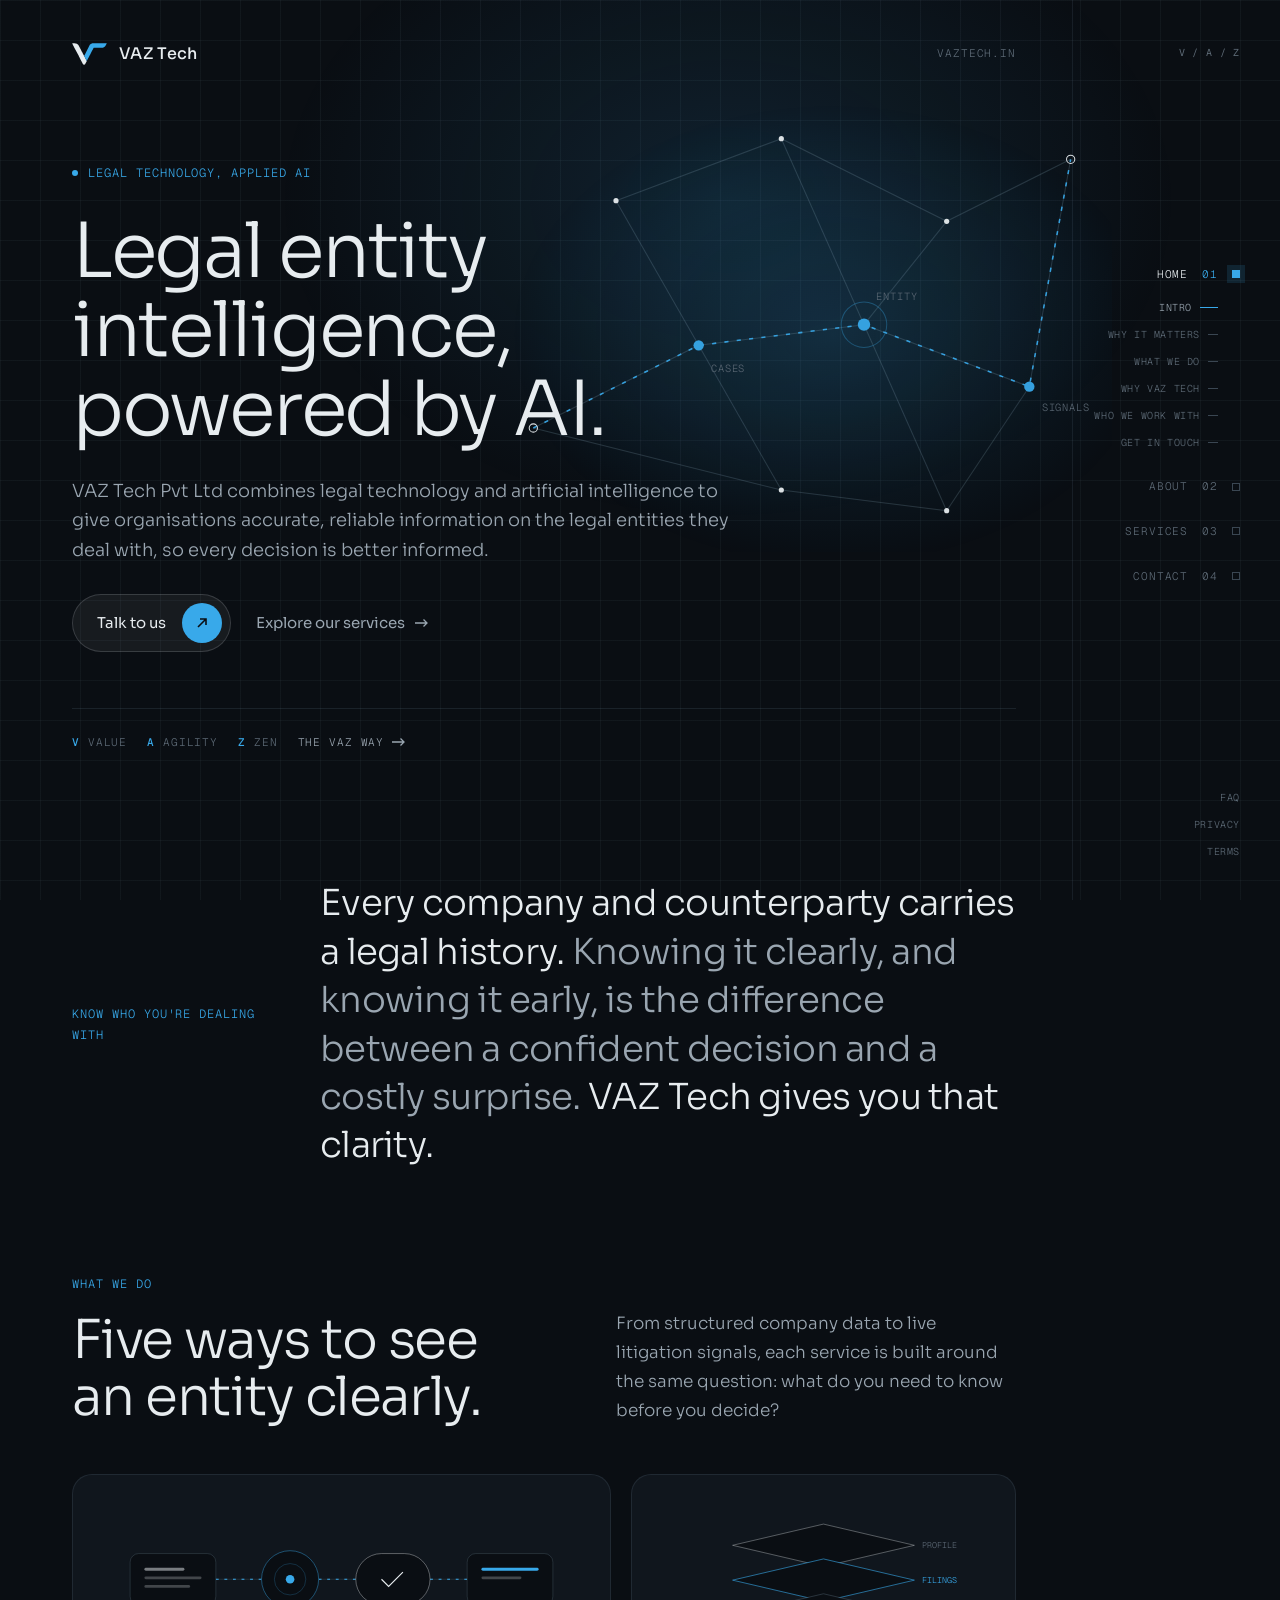
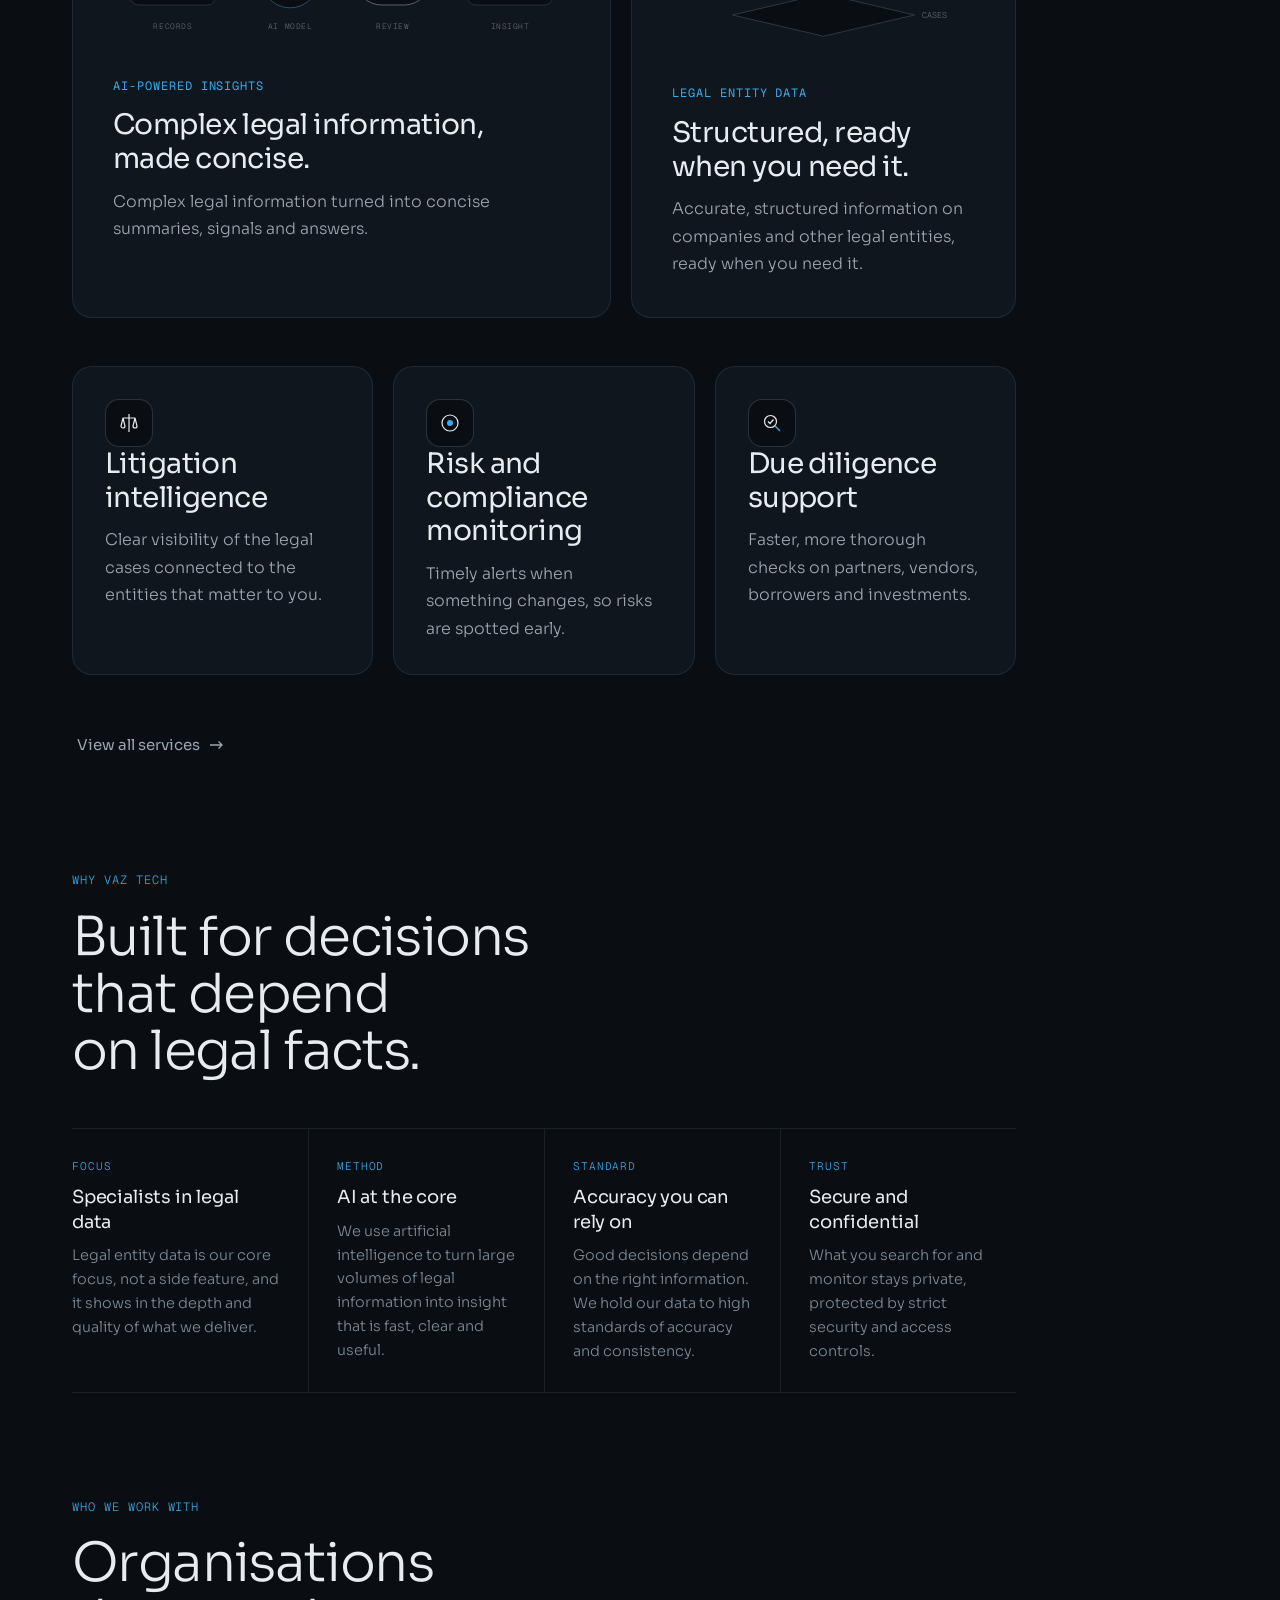
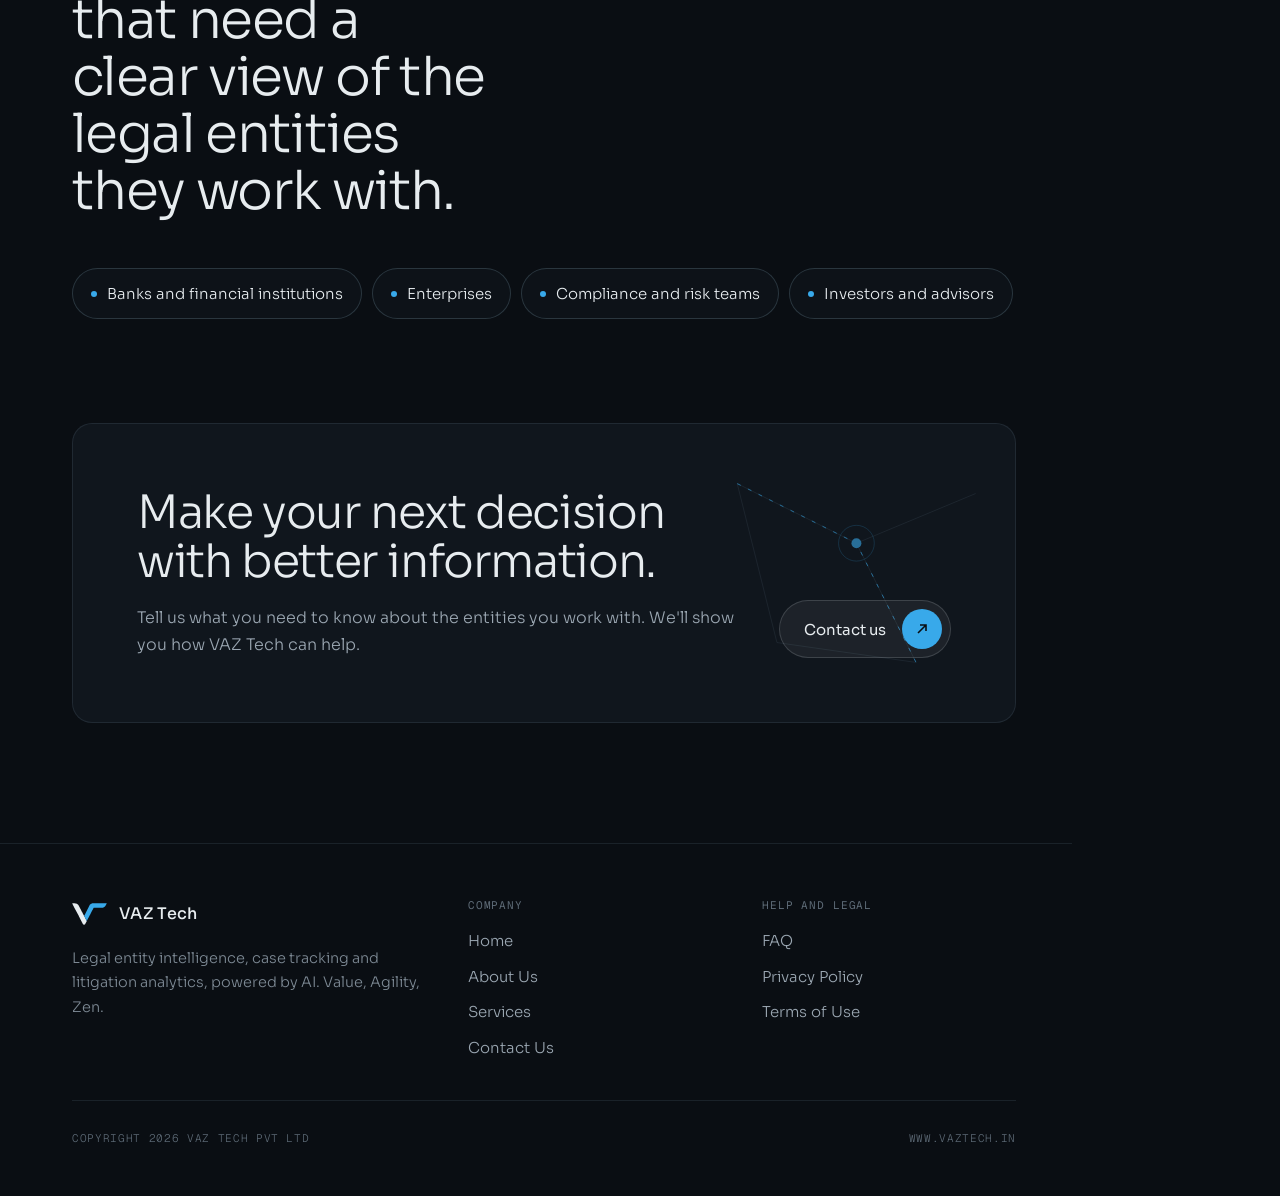
==== index.html @ 84363539 "Initial commit vaz tech website initial commit" ====
<!doctype html><html><head><meta charset=utf8><meta name=viewport content="width=device-width,initial-scale=1,viewport-fit=cover"><style>:root{color-scheme:light;box-sizing:border-box;padding-top:env(safe-area-inset-top,0px);padding-bottom:env(safe-area-inset-bottom,0px)}html{scroll-padding-top:env(safe-area-inset-top,0px)}body{margin:0;padding:0;font:14px -apple-system,BlinkMacSystemFont,sans-serif;background:#fff;color:#000}img{max-width:100%}[hidden]:not([hidden=until-found i]){display:none!important}</style></head><body>
<title>VAZ Tech</title>
<meta name="claude:viewport-fit-sides" content="cover">
<meta name="description" content="VAZ Tech Pvt Ltd combines legal technology and artificial intelligence to give organisations accurate, reliable information on the legal entities they deal with.">
<link rel="preconnect" href="https://fonts.googleapis.com">
<link rel="preconnect" href="https://fonts.gstatic.com" crossorigin>
<link rel="stylesheet" href="https://fonts.googleapis.com/css2?family=Geist+Mono:wght@400;500&family=Sora:wght@200..600&display=swap">
<link rel="stylesheet" href="styles.css">
<svg width="0" height="0" style="position:absolute" aria-hidden="true">
  <defs>
    <symbol id="vaz-logo" viewBox="2 1.5 108.5 69"><path fill="#E7ECEF" fill-rule="evenodd" d="M2.58 2.39L2.36 3.13Q2.21 3.67 2.5 4.14L3.15 5.19Q3.83 6.29 4.4 7.46L6.38 11.53Q7.31 13.44 8.31 15.31L20.72 38.65Q21.72 40.53 22.62 42.45L23.68 44.72Q24.23 45.9 24.91 47L25.55 48.04Q25.85 48.53 26.01 49.08L26.07 49.29Q26.23 49.83 26.53 50.32L27.53 51.97Q27.81 52.44 27.97 52.96L28.03 53.16Q28.19 53.69 28.48 54.15L29.56 55.92Q29.83 56.36 29.97 56.85L30.02 57.04Q30.15 57.53 30.49 57.92L30.62 58.08Q30.96 58.48 31.15 58.96L32.05 61.15Q32.23 61.58 32.55 61.92L32.68 62.04Q33 62.38 33.18 62.8L33.86 64.42Q34.31 65.5 34.96 66.48L35.54 67.35Q35.86 67.82 36.28 68.22L36.44 68.37Q36.86 68.76 37.37 69.04L38.15 69.46Q38.53 69.66 38.96 69.69L39.12 69.71Q39.55 69.74 39.94 69.56L40.84 69.16Q41.54 68.85 42.09 68.33L42.3 68.13Q42.85 67.6 43.2 66.92L47.91 57.75L47.55 57.75L47.14 56.68Q47 56.31 46.74 56.02L46.64 55.91Q46.38 55.62 46.2 55.27L41.39 45.43Q40.94 44.5 40.34 43.65L39.85 42.94Q39.53 42.47 39.4 41.92L39.32 41.62Q39.21 41.16 38.84 40.87L38.7 40.76Q38.34 40.48 38.14 40.05L37.13 37.86Q36.94 37.44 36.62 37.1L36.5 36.97Q36.19 36.62 35.99 36.2L33.09 30.02Q32.87 29.56 32.54 29.18L32.42 29.04Q32.09 28.66 31.87 28.21L28.13 20.42Q27.69 19.5 27.12 18.65L26.82 18.19Q26.34 17.47 26.05 16.66L25.95 16.34Q25.66 15.53 25.18 14.81L24.88 14.35Q24.31 13.5 23.87 12.58L22.72 10.24Q21.87 8.5 20.54 7.1L19.76 6.29Q18.7 5.18 17.4 4.35L16.9 4.04Q15.6 3.21 14.08 2.96L12.71 2.73Q10.62 2.38 8.5 2.38L2.65 2.38Q2.63 2.38 2.61 2.38Z"/><path fill="#38A9EA" fill-rule="evenodd" d="M108.29 2.07Q108.26 2.07 108.24 2.07L68.54 2.13Q66.63 2.13 64.77 2.58L63.72 2.84Q62.21 3.21 60.92 4.08L60.16 4.59Q59.14 5.27 58.32 6.17L58 6.52Q57.18 7.43 56.57 8.49L56.06 9.39Q55.25 10.81 54.51 12.27L41.13 38.81Q40.77 39.52 40.33 40.19L39.85 40.93Q39.73 41.11 39.54 41.18L39.26 41.27L39.42 41.97Q39.53 42.47 39.82 42.9L40.34 43.65Q40.94 44.5 41.34 45.46L42.03 47.09Q42.22 47.53 42.52 47.91L42.63 48.06Q42.94 48.44 43.09 48.9L43.2 49.26Q43.4 49.85 43.73 50.38L44.35 51.37Q45.03 52.47 45.6 53.63L47.6 57.76L47.83 57.67Q47.99 57.61 48.06 57.46L52.87 47.9Q53.09 47.47 53.4 47.1L53.52 46.95Q53.83 46.58 54.02 46.14L55.03 43.75Q55.19 43.38 55.48 43.09L55.59 42.98Q55.87 42.69 56.03 42.31L56.97 39.98Q57.15 39.53 57.48 39.17L57.61 39.04Q57.94 38.69 58.12 38.24L59.1 35.92Q59.25 35.56 59.51 35.27L59.61 35.16Q59.87 34.87 60.05 34.52L64.22 26.13Q65.17 24.23 66.22 22.38L67.58 20Q67.85 19.53 67.99 19.02L68.04 18.83Q68.19 18.31 68.51 17.89L68.88 17.4Q69.27 16.89 69.89 16.76L70.13 16.7Q70.75 16.57 71.39 16.55L73.4 16.49Q75.31 16.44 77.23 16.44L93.68 16.44Q95.5 16.44 97.3 16.22L97.99 16.13Q99.79 15.91 101.36 15.01L102.44 14.39Q103.64 13.7 104.54 12.66L104.88 12.26Q105.79 11.23 106.45 10.02L109.8 3.96Q110.04 3.54 110.07 3.06L110.11 2.39L109.75 2.21Q109.49 2.07 109.2 2.07L108.34 2.07Q108.32 2.07 108.29 2.07Z"/></symbol>
    <symbol id="arrow-ne" viewBox="0 0 14 14"><path d="M3 11L11 3M5 3h6v6" stroke="#0A0E13" stroke-width="1.6" fill="none"/></symbol>
  </defs>
</svg>
<div class="ambient" aria-hidden="true"></div>
<div class="shell">
<div class="content">
  <header class="topbar wrap">
    <a class="brand" href="home.html" aria-label="VAZ Tech home"><svg width="35" height="22" aria-hidden="true"><use href="#vaz-logo"/></svg><span>VAZ Tech</span></a>
    <span class="site">VAZTECH.IN</span>
  </header>
  <main id="main">
  <article class="page" data-page="home" data-home="home.html" data-num="01" data-title="Home">
    <section class="hero wrap" data-sec="Intro" id="home-intro">
      <svg class="hero-art" viewBox="600 70 600 450" fill="none" aria-hidden="true">
        <defs><radialGradient id="cglow" cx=".5" cy=".5" r=".5"><stop offset="0" stop-color="#38A9EA" stop-opacity=".16"/><stop offset="1" stop-color="#38A9EA" stop-opacity="0"/></radialGradient></defs>
        <ellipse cx="930" cy="310" rx="320" ry="230" fill="url(#cglow)"/>
        <g stroke="rgba(148,180,200,0.22)" stroke-width="1">
          <line x1="720" y1="180" x2="880" y2="120"/><line x1="880" y1="120" x2="1040" y2="200"/><line x1="1040" y1="200" x2="1160" y2="140"/>
          <line x1="720" y1="180" x2="800" y2="320"/><line x1="880" y1="120" x2="960" y2="300"/><line x1="1040" y1="200" x2="960" y2="300"/>
          <line x1="800" y1="320" x2="960" y2="300"/><line x1="960" y1="300" x2="1120" y2="360"/><line x1="1160" y1="140" x2="1120" y2="360"/>
          <line x1="800" y1="320" x2="880" y2="460"/><line x1="960" y1="300" x2="1040" y2="480"/><line x1="1120" y1="360" x2="1040" y2="480"/>
          <line x1="880" y1="460" x2="1040" y2="480"/><line x1="640" y1="400" x2="800" y2="320"/><line x1="640" y1="400" x2="880" y2="460"/>
        </g>
        <path class="c-trail" d="M640 400L800 320L960 300L1120 360L1160 140" stroke="#38A9EA" stroke-width="1.5"/>
        <g fill="#E7ECEF"><circle cx="720" cy="180" r="2.5"/><circle cx="880" cy="120" r="2.5"/><circle cx="1040" cy="200" r="2.5"/><circle cx="880" cy="460" r="2.5"/><circle cx="1040" cy="480" r="2.5"/></g>
        <circle class="c-pulse" cx="800" cy="320" r="5" fill="#38A9EA"/>
        <circle class="c-pulse-2" cx="960" cy="300" r="6" fill="#38A9EA"/>
        <circle class="c-pulse-3" cx="1120" cy="360" r="5" fill="#38A9EA"/>
        <circle cx="960" cy="300" r="22" stroke="#38A9EA" stroke-opacity=".35"/>
        <circle cx="640" cy="400" r="4" stroke="#E7ECEF"/><circle cx="1160" cy="140" r="4" stroke="#E7ECEF"/>
        <g font-family="Geist Mono, monospace" font-size="10" letter-spacing=".8" fill="#5E6B77">
          <text x="972" y="276">ENTITY</text><text x="812" y="346">CASES</text><text x="1132" y="384">SIGNALS</text>
        </g>
      </svg>
      <span class="eyebrow"><span class="dot"></span>Legal technology, applied AI</span>
      <h1>Legal entity intelligence, powered by AI.</h1>
      <p class="lede">VAZ Tech Pvt Ltd combines legal technology and artificial intelligence to give organisations accurate, reliable information on the legal entities they deal with, so every decision is better informed.</p>
      <div class="actions">
        <a class="btn" href="contact.html">Talk to us<span class="knob"><svg width="14" height="14"><use href="#arrow-ne"/></svg></span></a>
        <a class="btn ghost" href="services.html">Explore our services <span class="arr"><svg width="14" height="10" viewBox="0 0 14 10" fill="none" aria-hidden="true" style="display:block"><path d="M0 5h12M8.5 1.5L12 5 8.5 8.5" stroke="currentColor" stroke-width="1.3"/></svg></span></a>
      </div>
      <div class="vaz-strip">
        <span><b>V</b> VALUE</span><span><b>A</b> AGILITY</span><span><b>Z</b> ZEN</span>
        <a href="about.html#about-vaz"><span style="display:inline-flex;align-items:center;gap:8px">THE VAZ WAY <svg width="14" height="10" viewBox="0 0 14 10" fill="none" aria-hidden="true" style="display:block"><path d="M0 5h12M8.5 1.5L12 5 8.5 8.5" stroke="currentColor" stroke-width="1.3"/></svg></span></a>
      </div>
    </section>

    <section class="statement wrap" data-sec="Why it matters" id="home-know">
      <span class="eyebrow">Know who you're dealing with</span>
      <p class="big">Every company and counterparty carries a legal history. <em>Knowing it clearly, and knowing it early, is the difference between a confident decision and a costly surprise.</em> VAZ Tech gives you that clarity.</p>
    </section>

    <section class="sec wrap" data-sec="What we do" id="home-what">
      <div class="sec-head">
        <div class="t"><span class="eyebrow">What we do</span><h2>Five ways to see an entity clearly.</h2></div>
        <p>From structured company data to live litigation signals, each service is built around the same question: what do you need to know before you decide?</p>
      </div>
      <div class="bento">
        <div class="panel">
          <svg class="diagram" viewBox="0 0 640 180" fill="none" aria-hidden="true">
            <line x1="96" y1="90" x2="544" y2="90" stroke="rgba(148,180,200,0.2)"/>
            <path class="c-trail" d="M96 90H544" stroke="#38A9EA" stroke-width="1.5"/>
            <g class="c-float"><rect x="24" y="54" width="120" height="72" rx="12" fill="#0A0E13" stroke="rgba(148,180,200,0.25)"/><rect x="44" y="74" width="56" height="4" rx="2" fill="rgba(231,236,239,0.5)"/><rect x="44" y="86" width="80" height="4" rx="2" fill="rgba(231,236,239,0.25)"/><rect x="44" y="98" width="64" height="4" rx="2" fill="rgba(231,236,239,0.25)"/></g>
            <g class="c-float-2"><circle cx="248" cy="90" r="40" fill="#0A0E13" stroke="#38A9EA" stroke-opacity=".6"/><circle cx="248" cy="90" r="22" stroke="#38A9EA" stroke-opacity=".3"/><circle class="c-pulse" cx="248" cy="90" r="6" fill="#38A9EA"/></g>
            <g class="c-float-3"><rect x="340" y="54" width="104" height="72" rx="36" fill="#0A0E13" stroke="rgba(231,236,239,0.5)"/><path d="M376 90l10 10 20-20" stroke="#E7ECEF" stroke-width="1.6"/></g>
            <rect x="496" y="54" width="120" height="72" rx="12" fill="#0A0E13" stroke="rgba(148,180,200,0.25)"/><rect x="516" y="74" width="80" height="4" rx="2" fill="#38A9EA"/><rect x="516" y="86" width="56" height="4" rx="2" fill="rgba(231,236,239,0.25)"/>
            <g font-family="Geist Mono, monospace" font-size="11" letter-spacing=".8" fill="#5E6B77" text-anchor="middle"><text x="84" y="160">RECORDS</text><text x="248" y="160">AI MODEL</text><text x="392" y="160">REVIEW</text><text x="556" y="160">INSIGHT</text></g>
          </svg>
          <div class="copy"><span class="mono" style="color:var(--brand)">AI-powered insights</span><h3>Complex legal information, made concise.</h3><p>Complex legal information turned into concise summaries, signals and answers.</p></div>
        </div>
        <div class="panel">
          <svg class="diagram" viewBox="0 0 400 180" fill="none" aria-hidden="true">
            <g class="c-float"><path d="M80 40L200 12L320 40L200 68Z" fill="#0A0E13" stroke="rgba(231,236,239,0.45)"/></g>
            <g class="c-float-2"><path d="M80 86L200 58L320 86L200 114Z" fill="#0A0E13" stroke="#38A9EA" stroke-opacity=".8"/></g>
            <g class="c-float-3"><path d="M80 132L200 104L320 132L200 160Z" fill="#0A0E13" stroke="rgba(148,180,200,0.3)"/></g>
            <g font-family="Geist Mono, monospace" font-size="11"><text x="330" y="44" fill="#5E6B77">PROFILE</text><text x="330" y="90" fill="#38A9EA">FILINGS</text><text x="330" y="136" fill="#5E6B77">CASES</text></g>
          </svg>
          <div class="copy"><span class="mono" style="color:var(--brand)">Legal entity data</span><h3>Structured, ready when you need it.</h3><p>Accurate, structured information on companies and other legal entities, ready when you need it.</p></div>
        </div>
      </div>
      <div class="trio">
        <div class="panel">
          <div class="glyph"><svg width="22" height="22" viewBox="0 0 22 22" fill="none" aria-hidden="true"><path d="M11 2v18M5 6h12M3 14l2-8 2 8a2 2 0 01-4 0zM15 14l2-8 2 8a2 2 0 01-4 0z" stroke="#E7ECEF" stroke-width="1.2"/></svg></div>
          <div class="copy"><h3>Litigation intelligence</h3><p>Clear visibility of the legal cases connected to the entities that matter to you.</p></div>
        </div>
        <div class="panel">
          <div class="glyph"><svg width="22" height="22" viewBox="0 0 22 22" fill="none" aria-hidden="true"><circle cx="11" cy="11" r="8" stroke="#E7ECEF" stroke-width="1.2"/><circle class="c-pulse" cx="11" cy="11" r="3" fill="#38A9EA"/></svg></div>
          <div class="copy"><h3>Risk and compliance monitoring</h3><p>Timely alerts when something changes, so risks are spotted early.</p></div>
        </div>
        <div class="panel">
          <div class="glyph"><svg width="22" height="22" viewBox="0 0 22 22" fill="none" aria-hidden="true"><circle cx="9.5" cy="9.5" r="6" stroke="#E7ECEF" stroke-width="1.2"/><path d="M14 14l5 5" stroke="#38A9EA" stroke-width="1.4"/><path d="M7 9.5l2 2 3.5-4" stroke="#E7ECEF" stroke-width="1.2"/></svg></div>
          <div class="copy"><h3>Due diligence support</h3><p>Faster, more thorough checks on partners, vendors, borrowers and investments.</p></div>
        </div>
      </div>
      <div><a class="btn ghost" href="services.html">View all services <span class="arr"><svg width="14" height="10" viewBox="0 0 14 10" fill="none" aria-hidden="true" style="display:block"><path d="M0 5h12M8.5 1.5L12 5 8.5 8.5" stroke="currentColor" stroke-width="1.3"/></svg></span></a></div>
    </section>

    <section class="sec wrap" data-sec="Why VAZ Tech" id="home-why">
      <div class="sec-head">
        <div class="t"><span class="eyebrow">Why VAZ Tech</span><h2>Built for decisions that depend on legal facts.</h2></div>
      </div>
      <div class="ruled">
        <div><span class="k">Focus</span><span class="h">Specialists in legal data</span><p>Legal entity data is our core focus, not a side feature, and it shows in the depth and quality of what we deliver.</p></div>
        <div><span class="k">Method</span><span class="h">AI at the core</span><p>We use artificial intelligence to turn large volumes of legal information into insight that is fast, clear and useful.</p></div>
        <div><span class="k">Standard</span><span class="h">Accuracy you can rely on</span><p>Good decisions depend on the right information. We hold our data to high standards of accuracy and consistency.</p></div>
        <div><span class="k">Trust</span><span class="h">Secure and confidential</span><p>What you search for and monitor stays private, protected by strict security and access controls.</p></div>
      </div>
    </section>

    <section class="sec wrap" data-sec="Who we work with" id="home-who">
      <div class="sec-head">
        <div class="t"><span class="eyebrow">Who we work with</span><h2>Organisations that need a clear view of the legal entities they work with.</h2></div>
      </div>
      <ul class="chips">
        <li class="chip">Banks and financial institutions</li>
        <li class="chip">Enterprises</li>
        <li class="chip">Compliance and risk teams</li>
        <li class="chip">Investors and advisors</li>
      </ul>
    </section>

    <div class="wrap" data-sec="Get in touch" id="home-cta">
      <section class="cta panel">
        <svg class="bg" viewBox="0 0 400 300" fill="none" aria-hidden="true"><g stroke="rgba(148,180,200,0.16)"><line x1="120" y1="60" x2="240" y2="120"/><line x1="240" y1="120" x2="360" y2="70"/><line x1="240" y1="120" x2="300" y2="240"/><line x1="120" y1="60" x2="160" y2="220"/><line x1="160" y1="220" x2="300" y2="240"/></g><path class="c-trail" d="M120 60L240 120L300 240" stroke="#38A9EA"/><circle class="c-pulse" cx="240" cy="120" r="5" fill="#38A9EA"/><circle cx="240" cy="120" r="18" stroke="#38A9EA" stroke-opacity=".3"/></svg>
        <div><h2>Make your next decision with better information.</h2><p>Tell us what you need to know about the entities you work with. We'll show you how VAZ Tech can help.</p></div>
        <a class="btn" href="contact.html">Contact us<span class="knob"><svg width="14" height="14"><use href="#arrow-ne"/></svg></span></a>
      </section>
    </div>
  </article>
  </main>
  <footer class="foot wrap">
    <div class="about">
      <a class="brand" href="home.html" aria-label="VAZ Tech home"><svg width="35" height="22" aria-hidden="true"><use href="#vaz-logo"/></svg><span>VAZ Tech</span></a>
      <p>Legal entity intelligence, case tracking and litigation analytics, powered by AI. Value, Agility, Zen.</p>
    </div>
    <div><h4>Company</h4><ul><li><a href="home.html">Home</a></li><li><a href="about.html">About Us</a></li><li><a href="services.html">Services</a></li><li><a href="contact.html">Contact Us</a></li></ul></div>
    <div><h4>Help and legal</h4><ul><li><a href="faq.html">FAQ</a></li><li><a href="privacy-policy.html">Privacy Policy</a></li><li><a href="terms.html">Terms of Use</a></li></ul></div>
    <div class="base"><span>COPYRIGHT <span id="yr">2026</span> VAZ TECH PVT LTD</span><span>WWW.VAZTECH.IN</span></div>
  </footer>
</div>
<aside class="rail" aria-label="Site navigation">
  <span class="mono" style="font-size:10px;color:var(--faint)">V / A / Z</span>
  <nav id="rail-nav"></nav>
  <div class="rail-foot">
    <a href="faq.html">FAQ</a>
    <a href="privacy-policy.html">Privacy</a>
    <a href="terms.html">Terms</a>
  </div>
</aside>
</div>

<div class="dock" id="dock">
  <div class="where"><span class="lbl" id="dock-lbl"><b>01</b>HOME</span><span class="bar"><i id="dock-bar"></i></span></div>
  <button type="button" id="dock-btn" aria-haspopup="dialog" aria-controls="sheet">MENU</button>
</div>
<div class="sheet" id="sheet" role="dialog" aria-modal="true" aria-label="Site menu">
  <div class="inner">
    <div class="head"><span>VAZ TECH MENU</span><button type="button" id="sheet-close">CLOSE</button></div>
    <div id="sheet-nav"></div>
    <div class="small"><a href="faq.html">FAQ</a><a href="privacy-policy.html">Privacy Policy</a><a href="terms.html">Terms of Use</a></div>
  </div>
</div>

<script src="site.js"></script>

</body></html>
---- styles.css ----
/* VAZ Tech website - shared styles (Direction C, AI-Forward Dark) */
img{max-width:100%}
[hidden]{display:none!important}
/* Layout: content column + 208px luminous section index on the right (desktop); floating dock on mobile. 40px technical grid underneath everything. */
:root{
  --field:#0A0E13;
  --panel:#10161D;
  --panel-hi:#141C25;
  --brand:#38A9EA;
  --brand-glow:rgba(56,169,234,.14);
  --brand-line:rgba(56,169,234,.45);
  --text:#E7ECEF;
  --muted:#9AA6B1;
  --dim:#7D8994;
  --faint:#5E6B77;
  --idle:#3A4652;
  --line:rgba(148,180,200,.12);
  --line-2:rgba(148,180,200,.22);
  --grid:rgba(148,180,200,.06);
  --chip:rgba(231,236,239,.06);
  --chip-line:rgba(231,236,239,.16);
  --danger:#F08A7E;
  --ok:#5FB8B0;
  --font-display:'Sora',system-ui,-apple-system,"Segoe UI",sans-serif;
  --font-mono:'Geist Mono',ui-monospace,SFMono-Regular,Menlo,Consolas,monospace;
  --rail:208px;
  --ease:cubic-bezier(.32,.72,0,1);
  color-scheme:dark;
}
*{box-sizing:border-box}
html{background:var(--field)}
body{margin:0;background:var(--field);color:var(--text);font-family:var(--font-display);font-weight:300;font-size:16px;line-height:1.7;-webkit-font-smoothing:antialiased;overflow-x:hidden}
body::before{content:"";position:fixed;inset:0 0 auto;height:env(safe-area-inset-top,0px);z-index:60;background:var(--field)}
a{color:var(--text);text-decoration:none}
a:hover{color:var(--brand)}
:focus-visible{outline:2px solid var(--brand);outline-offset:3px;border-radius:6px}
h1,h2,h3,h4{margin:0;font-weight:300;letter-spacing:-.03em;text-wrap:balance;line-height:1.06}
p{margin:0}
ul{margin:0;padding:0;list-style:none}
.mono{font-family:var(--font-mono);font-size:12px;letter-spacing:.08em;text-transform:uppercase;font-weight:400}
.eyebrow{font-family:var(--font-mono);font-size:12px;letter-spacing:.08em;text-transform:uppercase;color:var(--brand);display:inline-flex;align-items:center;gap:10px}
.eyebrow .dot{width:6px;height:6px;border-radius:50%;background:var(--brand)}
.lede{font-size:18px;color:var(--muted);max-width:52ch;line-height:1.65}
.muted{color:var(--muted)}
.ph{color:#9CCBEA;border-bottom:1px dashed var(--brand-line);white-space:normal}

/* ---------- ambient grid ---------- */
.ambient{position:fixed;inset:0;z-index:0;pointer-events:none;overflow:hidden}
.ambient::before{content:"";position:absolute;inset:-80px;background-image:linear-gradient(var(--grid) 1px,transparent 1px),linear-gradient(90deg,var(--grid) 1px,transparent 1px);background-size:40px 40px;animation:cdrift 24s linear infinite}
.ambient::after{content:"";position:absolute;width:900px;height:640px;right:8%;top:-120px;background:radial-gradient(closest-side,rgba(56,169,234,.13),transparent);}
@keyframes cdrift{from{transform:translate(0,0)}to{transform:translate(-40px,-40px)}}

/* ---------- shell ---------- */
.shell{position:relative;z-index:1;display:grid;grid-template-columns:minmax(0,1fr) var(--rail);min-height:100vh}
.content{min-width:0}
.wrap{padding-left:max(72px,env(safe-area-inset-left,0px));padding-right:max(56px,env(safe-area-inset-right,0px));max-width:1280px}
.topbar{display:flex;align-items:center;justify-content:space-between;padding-block:40px 0}
.brand{display:inline-flex;align-items:center;gap:12px}
.brand span{font-size:16px;font-weight:500;letter-spacing:.02em}
.brand:hover{color:var(--text)}
.topbar .site{font-family:var(--font-mono);font-size:11px;letter-spacing:.08em;color:var(--faint)}

/* right rail */
.rail{position:sticky;top:0;height:100vh;border-left:1px solid rgba(148,180,200,.1);display:flex;flex-direction:column;justify-content:space-between;align-items:flex-end;padding:44px 40px 40px 0}
.rail nav{display:flex;flex-direction:column;align-items:flex-end;gap:26px}
.ri{display:flex;align-items:center;gap:14px;font-family:var(--font-mono);font-size:11px;letter-spacing:.08em;color:var(--faint);text-transform:uppercase}
.ri .n{transition:color .3s}
.ri .sq{width:8px;height:8px;border:1px solid var(--idle);transition:all .4s var(--ease)}
.ri:hover{color:var(--text)}
.ri[aria-current="page"]{color:var(--text)}
.ri[aria-current="page"] .n{color:var(--brand)}
.ri[aria-current="page"] .sq{background:var(--brand);border-color:var(--brand);box-shadow:0 0 0 5px var(--brand-glow)}
.subs{display:flex;flex-direction:column;align-items:flex-end;gap:10px;margin-top:-10px;padding-right:22px}
.subs a{font-family:var(--font-mono);font-size:10px;letter-spacing:.06em;color:var(--faint);text-transform:uppercase;display:flex;align-items:center;gap:8px}
.subs a::after{content:"";width:10px;height:1px;background:var(--idle);transition:all .3s var(--ease)}
.subs a.on{color:var(--muted)}
.subs a.on::after{width:18px;background:var(--brand)}
.rail-foot{display:flex;flex-direction:column;align-items:flex-end;gap:10px}
.rail-foot a{font-family:var(--font-mono);font-size:10px;letter-spacing:.06em;color:var(--faint);text-transform:uppercase}
.rail-foot a:hover,.rail-foot a[aria-current="page"]{color:var(--text)}

/* ---------- buttons ---------- */
.btn{display:inline-flex;align-items:center;gap:16px;padding:8px 8px 8px 24px;border-radius:999px;background:var(--chip);border:1px solid var(--chip-line);font-size:15px;font-weight:400;color:var(--text);cursor:pointer;font-family:var(--font-display);transition:transform .2s,background .3s,border-color .3s}
.btn:hover{color:var(--text);background:rgba(231,236,239,.09);border-color:rgba(231,236,239,.26)}
.btn:active{transform:scale(.98)}
.btn .knob{width:40px;height:40px;border-radius:50%;background:var(--brand);display:flex;align-items:center;justify-content:center;transition:transform .6s var(--ease)}
.btn:hover .knob{transform:translate(3px,-1px)}
.btn.ghost{background:transparent;border-color:transparent;padding:8px 4px;gap:10px;color:var(--muted)}
.btn.ghost:hover{color:var(--text)}
.btn.ghost .arr{display:inline-flex;transition:transform .5s var(--ease)}
.btn.ghost:hover .arr{transform:translateX(4px)}
.actions{display:flex;flex-wrap:wrap;align-items:center;gap:20px}

/* ---------- page + sections ---------- */
.page{animation:cin 1.1s var(--ease) both}
@keyframes cin{from{opacity:0;transform:translateY(20px)}to{opacity:1;transform:none}}
.sec{padding-block:104px 0;display:flex;flex-direction:column;gap:48px;scroll-margin-top:24px}
.sec-head{display:grid;grid-template-columns:6fr 5fr;gap:64px;align-items:end}
.sec-head .t{display:flex;flex-direction:column;gap:18px}
.sec-head h2{font-size:clamp(34px,4.2vw,56px)}
.sec-head p{font-size:17px;color:var(--muted);max-width:46ch}
.panel{background:var(--panel);border:1px solid var(--line);border-radius:20px}
h3{font-weight:400;font-size:clamp(22px,2.2vw,30px);letter-spacing:-.02em;line-height:1.2}

/* hero */
.hero{position:relative;padding-block:96px 24px;display:flex;flex-direction:column;gap:28px}
.hero h1{font-size:clamp(42px,6vw,76px);line-height:1.04;max-width:13ch}
.hero.inner h1{max-width:18ch;font-size:clamp(38px,5.2vw,68px)}
.hero-art{position:absolute;right:-40px;top:20px;width:min(60%,620px);height:auto;z-index:-1;opacity:.95}
.vaz-strip{display:flex;flex-wrap:wrap;gap:8px 20px;margin-top:28px;padding-top:24px;border-top:1px solid var(--line);font-family:var(--font-mono);font-size:11px;letter-spacing:.08em;color:var(--faint)}
.vaz-strip b{color:var(--brand);font-weight:500}
.vaz-strip a{color:var(--muted)}
.vaz-strip a:hover{color:var(--brand)}

/* statement */
.statement{display:grid;grid-template-columns:200px minmax(0,1fr);gap:48px;padding-block:104px 0}
.statement p.big{font-size:clamp(24px,2.8vw,38px);line-height:1.35;letter-spacing:-.02em;color:var(--text);max-width:30ch}
.statement p.big em{font-style:normal;color:var(--muted)}

/* bento */
.bento{display:grid;grid-template-columns:7fr 5fr;gap:20px}
.bento .panel{padding:40px;display:flex;flex-direction:column;gap:32px;min-width:0}
.bento .panel p{color:var(--muted);max-width:52ch}
.copy{display:flex;flex-direction:column;gap:12px}
.trio .panel p{color:var(--muted)}
.trio{display:grid;grid-template-columns:repeat(3,minmax(0,1fr));gap:20px}
.trio .panel{padding:32px;gap:22px}
.glyph{width:48px;height:48px;border-radius:14px;border:1px solid var(--line-2);display:flex;align-items:center;justify-content:center;background:var(--field)}
.diagram{width:100%;height:auto;display:block}
.c-trail{stroke-dasharray:4 8;animation:ctrail 2.4s linear infinite}
@keyframes ctrail{to{stroke-dashoffset:-48}}
.c-float{animation:cfloat 6s ease-in-out infinite}
.c-float-2{animation:cfloat 6s ease-in-out 1s infinite}
.c-float-3{animation:cfloat 6s ease-in-out 2s infinite}
@keyframes cfloat{0%,100%{transform:translateY(0)}50%{transform:translateY(-6px)}}
.c-pulse{animation:cpulse 3.6s ease-in-out infinite}
.c-pulse-2{animation:cpulse 3.6s ease-in-out 1.2s infinite}
.c-pulse-3{animation:cpulse 3.6s ease-in-out 2.4s infinite}
@keyframes cpulse{0%,100%{opacity:.35}50%{opacity:1}}

/* ruled row (template's A/B/C strip) */
.ruled{display:grid;grid-template-columns:repeat(4,minmax(0,1fr));border-top:1px solid var(--line);border-bottom:1px solid var(--line)}
.ruled > div{padding:28px 28px 28px 0;display:flex;flex-direction:column;gap:10px;min-width:0}
.ruled > div + div{padding-left:28px;border-left:1px solid var(--line)}
.ruled .k{font-family:var(--font-mono);font-size:11px;letter-spacing:.08em;color:var(--brand);text-transform:uppercase}
.ruled .h{font-size:18px;font-weight:400;letter-spacing:-.01em;line-height:1.35}
.ruled p{font-size:14.5px;color:var(--dim);line-height:1.65}

.chips{display:flex;flex-wrap:wrap;gap:10px}
.chip{display:inline-flex;align-items:center;gap:10px;padding:12px 18px;border-radius:999px;border:1px solid var(--line-2);font-size:15px;background:rgba(16,22,29,.6)}
.chip::before{content:"";width:6px;height:6px;border-radius:50%;background:var(--brand)}

/* CTA band */
.cta{margin-top:104px;position:relative;overflow:hidden;padding:64px;display:grid;grid-template-columns:minmax(0,1fr) auto;gap:40px;align-items:end}
.cta h2{font-size:clamp(30px,3.6vw,48px);max-width:18ch}
.cta p{color:var(--muted);max-width:50ch;margin-top:18px}
.cta svg.bg{position:absolute;right:0;top:0;height:100%;width:auto;opacity:.6;pointer-events:none}
.cta > *{position:relative}

/* about */
.split{display:grid;grid-template-columns:7fr 5fr;gap:20px;align-items:start}
.prose{display:flex;flex-direction:column;gap:20px;font-size:17px;color:var(--muted);max-width:60ch}
.prose strong{color:var(--text);font-weight:400}
.glance{padding:32px}
.glance h3{font-size:14px;font-family:var(--font-mono);letter-spacing:.08em;text-transform:uppercase;color:var(--brand);font-weight:400;margin-bottom:12px}
.glance dl{margin:0;display:flex;flex-direction:column}
.glance dl > div{display:grid;grid-template-columns:120px minmax(0,1fr);gap:16px;padding-block:14px;border-top:1px solid var(--line)}
.glance dt{font-family:var(--font-mono);font-size:11px;letter-spacing:.08em;text-transform:uppercase;color:var(--faint);padding-top:3px}
.glance dd{margin:0;font-size:15px;line-height:1.55}

.vaz{display:grid;grid-template-columns:repeat(3,minmax(0,1fr));gap:20px}
.vaz .panel{padding:36px;display:flex;flex-direction:column;gap:18px;position:relative;overflow:hidden;min-height:340px}
.vaz .letter{font-size:150px;font-weight:200;line-height:.8;letter-spacing:-.06em;color:transparent;-webkit-text-stroke:1px var(--line-2);position:absolute;right:20px;top:24px;user-select:none}
.vaz .panel:nth-child(2) .letter{-webkit-text-stroke-color:var(--brand-line)}
.vaz .tag{font-family:var(--font-mono);font-size:11px;letter-spacing:.08em;color:var(--brand)}
.vaz .word{font-size:34px;font-weight:300;letter-spacing:-.03em;margin-top:auto}
.vaz p{color:var(--muted);font-size:15.5px}

.mv{display:grid;grid-template-columns:1fr 1fr;gap:20px}
.mv .panel{padding:40px;display:flex;flex-direction:column;gap:20px}
.mv p{font-size:clamp(19px,1.8vw,23px);line-height:1.5;letter-spacing:-.01em;color:var(--text)}

.rows{border-top:1px solid var(--line)}
.rows > div{display:grid;grid-template-columns:64px 260px minmax(0,1fr);gap:24px;padding-block:28px;border-bottom:1px solid var(--line);align-items:baseline}
.rows .k{font-family:var(--font-mono);font-size:11px;color:var(--brand);letter-spacing:.08em}
.rows .h{font-size:22px;font-weight:400;letter-spacing:-.02em}
.rows p{color:var(--muted);max-width:60ch}

/* services */
.timeline{margin-top:24px;padding:28px 32px}
.timeline .mono{color:var(--faint);font-size:10.5px}
.svc-group{display:grid;grid-template-columns:220px minmax(0,1fr);gap:40px;padding-block:40px;border-top:1px solid var(--line)}
.svc-group:last-child{border-bottom:1px solid var(--line)}
.svc-group .gl{display:flex;flex-direction:column;gap:10px}
.svc-group .gl .h{font-size:20px;font-weight:400;letter-spacing:-.02em;line-height:1.3}
.svc-cards{display:grid;grid-template-columns:repeat(2,minmax(0,1fr));gap:20px}
.svc-cards.one{grid-template-columns:minmax(0,1fr)}
.svc{padding:32px;display:flex;flex-direction:column;gap:14px;min-width:0;transition:border-color .4s,background .4s}
.svc:hover{border-color:var(--line-2);background:var(--panel-hi)}
.svc .top{display:flex;align-items:center;justify-content:space-between;gap:12px}
.svc p{color:var(--muted);font-size:15.5px}
.svc h3{font-size:22px}

/* faq */
.faq{display:grid;grid-template-columns:minmax(0,1fr);border-top:1px solid var(--line);max-width:920px}
.faq details{border-bottom:1px solid var(--line)}
.faq summary{list-style:none;cursor:pointer;display:grid;grid-template-columns:56px minmax(0,1fr) 28px;gap:16px;align-items:center;padding-block:26px;font-size:19px;font-weight:400;letter-spacing:-.01em}
.faq summary::-webkit-details-marker{display:none}
.faq summary .k{font-family:var(--font-mono);font-size:11px;color:var(--faint);letter-spacing:.08em}
.faq summary .pm{width:28px;height:28px;border-radius:50%;border:1px solid var(--line-2);position:relative;transition:transform .5s var(--ease),border-color .3s}
.faq summary .pm::before,.faq summary .pm::after{content:"";position:absolute;left:50%;top:50%;width:10px;height:1px;background:var(--text);transform:translate(-50%,-50%)}
.faq summary .pm::after{transform:translate(-50%,-50%) rotate(90deg)}
.faq details[open] summary .pm{transform:rotate(45deg);border-color:var(--brand)}
.faq details[open] summary .k{color:var(--brand)}
.faq summary:hover{color:var(--brand)}
.faq .a{padding:0 44px 28px 72px;color:var(--muted);max-width:72ch}
.faq-tools{display:flex;gap:12px;flex-wrap:wrap}
.linkbtn{background:none;border:1px solid var(--line-2);color:var(--muted);border-radius:999px;padding:8px 16px;font-family:var(--font-mono);font-size:11px;letter-spacing:.08em;text-transform:uppercase;cursor:pointer}
.linkbtn:hover{color:var(--text);border-color:var(--chip-line)}

/* contact */
.contact{display:grid;grid-template-columns:7fr 5fr;gap:20px;align-items:start}
form.panel{padding:40px;display:grid;grid-template-columns:1fr 1fr;gap:22px 20px}
.field{display:flex;flex-direction:column;gap:8px;min-width:0}
.field.full{grid-column:1 / -1}
.field label{font-family:var(--font-mono);font-size:11px;letter-spacing:.08em;text-transform:uppercase;color:var(--dim)}
.field label .req{color:var(--brand)}
.field input,.field select,.field textarea{width:100%;background:var(--field);border:1px solid var(--line-2);border-radius:12px;color:var(--text);font:300 15px/1.5 var(--font-display);padding:13px 14px;transition:border-color .3s,box-shadow .3s}
.field textarea{min-height:140px;resize:vertical}
.field select{appearance:none;background-image:linear-gradient(45deg,transparent 50%,var(--muted) 50%),linear-gradient(135deg,var(--muted) 50%,transparent 50%);background-position:calc(100% - 20px) 50%,calc(100% - 15px) 50%;background-size:5px 5px;background-repeat:no-repeat;padding-right:40px}
.field input:focus,.field select:focus,.field textarea:focus{outline:none;border-color:var(--brand);box-shadow:0 0 0 4px var(--brand-glow)}
.field.err input,.field.err select,.field.err textarea{border-color:var(--danger)}
.field .msg{font-size:13px;color:var(--danger);min-height:0}
.pills{display:flex;flex-wrap:wrap;gap:8px;position:relative}
.pills input{position:absolute;left:0;top:0;width:1px;height:1px;opacity:0;pointer-events:none}
.pills label{font-family:var(--font-display);text-transform:none;letter-spacing:0;font-size:14px;color:var(--muted);padding:9px 16px;border-radius:999px;border:1px solid var(--line-2);cursor:pointer;transition:all .3s}
.pills input:checked + label{color:var(--field);background:var(--brand);border-color:var(--brand);font-weight:400}
.pills input:focus-visible + label{outline:2px solid var(--brand);outline-offset:3px}
.consent{grid-column:1 / -1;display:flex;gap:12px;align-items:flex-start;font-size:14px;color:var(--muted);line-height:1.6}
.consent input{margin-top:4px;width:18px;height:18px;accent-color:var(--brand);flex:none}
.consent.err{color:var(--danger)}
.form-foot{grid-column:1 / -1;display:flex;align-items:center;justify-content:space-between;gap:20px;flex-wrap:wrap;padding-top:6px}
.form-foot .note{font-size:13px;color:var(--faint)}
.done{grid-column:1 / -1;display:flex;flex-direction:column;gap:16px;align-items:flex-start;padding:24px 0}
.done .ring{width:56px;height:56px;border-radius:50%;border:1px solid var(--brand);display:flex;align-items:center;justify-content:center;box-shadow:0 0 0 8px var(--brand-glow)}
.side{display:flex;flex-direction:column;gap:20px}
.side .panel{padding:32px;display:flex;flex-direction:column;gap:16px}
.side dl{margin:0;display:flex;flex-direction:column}
.side dl > div{display:grid;grid-template-columns:96px minmax(0,1fr);gap:14px;padding-block:12px;border-top:1px solid var(--line)}
.side dt{font-family:var(--font-mono);font-size:11px;letter-spacing:.08em;text-transform:uppercase;color:var(--faint);padding-top:3px}
.side dd{margin:0;font-size:15px;line-height:1.55;overflow-wrap:anywhere}

/* legal */
.legal{display:grid;grid-template-columns:220px minmax(0,1fr);gap:56px;align-items:start}
.toc{position:sticky;top:32px;display:flex;flex-direction:column;gap:2px;border-left:1px solid var(--line)}
.toc a{font-size:13px;color:var(--faint);padding:6px 0 6px 16px;margin-left:-1px;border-left:1px solid transparent;line-height:1.4}
.toc a:hover{color:var(--text);border-left-color:var(--brand)}
.doc{display:flex;flex-direction:column;gap:40px;max-width:70ch;min-width:0}
.doc .intro{display:flex;flex-direction:column;gap:16px;color:var(--muted);font-size:17px}
.doc section{display:flex;flex-direction:column;gap:14px;scroll-margin-top:24px;padding-top:32px;border-top:1px solid var(--line)}
.doc h2{font-size:24px;font-weight:400;letter-spacing:-.02em;display:flex;gap:16px;align-items:baseline}
.doc h2 .k{font-family:var(--font-mono);font-size:12px;color:var(--brand);letter-spacing:.06em}
.doc p,.doc li{color:var(--muted)}
.doc p strong{color:var(--text);font-weight:400}
.doc ul{display:flex;flex-direction:column;gap:10px}
.doc li{position:relative;padding-left:24px}
.doc li::before{content:"";position:absolute;left:0;top:.8em;width:10px;height:1px;background:var(--brand)}
.updated{font-family:var(--font-mono);font-size:11px;letter-spacing:.08em;color:var(--faint);text-transform:uppercase}

/* footer */
.foot{margin-top:120px;border-top:1px solid var(--line);padding-block:56px 48px;display:grid;grid-template-columns:minmax(0,1.4fr) repeat(2,minmax(0,1fr));gap:40px}
.foot .about{display:flex;flex-direction:column;gap:18px;max-width:40ch}
.foot .about p{color:var(--dim);font-size:14.5px}
.foot h4{font-family:var(--font-mono);font-size:11px;letter-spacing:.08em;text-transform:uppercase;color:var(--faint);font-weight:400;margin-bottom:16px}
.foot ul{display:flex;flex-direction:column;gap:10px;font-size:15px}
.foot ul a{color:var(--muted)}
.foot ul a:hover{color:var(--text)}
.foot .base{grid-column:1 / -1;display:flex;justify-content:space-between;flex-wrap:wrap;gap:12px;padding-top:28px;border-top:1px solid var(--line);font-family:var(--font-mono);font-size:11px;letter-spacing:.06em;color:var(--faint)}

/* mobile dock */
.dock,.sheet{display:none}

/* ---------- responsive ---------- */
@media (max-width:1180px){
  .wrap{padding-left:max(48px,env(safe-area-inset-left,0px));padding-right:max(40px,env(safe-area-inset-right,0px))}
  .ruled{grid-template-columns:repeat(2,minmax(0,1fr))}
  .ruled > div:nth-child(3){padding-left:0;border-left:0}
  .ruled > div:nth-child(n+3){border-top:1px solid var(--line)}
  .rows > div{grid-template-columns:48px 200px minmax(0,1fr)}
}
@media (max-width:1023px){
  .shell{grid-template-columns:minmax(0,1fr)}
  .rail{display:none}
  .wrap{padding-left:max(28px,env(safe-area-inset-left,0px));padding-right:max(28px,env(safe-area-inset-right,0px))}
  .topbar{position:sticky;top:env(safe-area-inset-top,0px);z-index:40;padding-block:18px;background:rgba(10,14,19,.86);backdrop-filter:blur(12px);-webkit-backdrop-filter:blur(12px);border-bottom:1px solid rgba(148,180,200,.08)}
  .hero{padding-block:56px 16px}
  .hero-art{position:relative;right:auto;top:auto;width:100%;max-width:560px;margin:-8px 0 -24px auto;order:-1;opacity:.8}
  .sec{padding-block:80px 0}
  .sec-head{grid-template-columns:minmax(0,1fr);gap:20px}
  .statement{grid-template-columns:minmax(0,1fr);gap:20px;padding-block:80px 0}
  .bento,.split,.contact,.mv{grid-template-columns:minmax(0,1fr)}
  .trio,.vaz{grid-template-columns:minmax(0,1fr)}
  .vaz .panel{min-height:0}
  .vaz .word{margin-top:48px}
  .svc-group{grid-template-columns:minmax(0,1fr);gap:24px}
  .legal{grid-template-columns:minmax(0,1fr)}
  .toc{display:none}
  .cta{grid-template-columns:minmax(0,1fr);padding:40px;margin-top:80px}
  .foot{grid-template-columns:1fr 1fr;margin-bottom:96px}
  .foot .about{grid-column:1 / -1}
  .dock{display:flex;position:fixed;z-index:50;left:max(12px,env(safe-area-inset-left,0px));right:max(12px,env(safe-area-inset-right,0px));bottom:calc(12px + env(safe-area-inset-bottom,0px));align-items:center;gap:12px;padding:8px 8px 8px 18px;border-radius:18px;background:rgba(16,22,29,.92);border:1px solid var(--line-2);backdrop-filter:blur(14px);-webkit-backdrop-filter:blur(14px);box-shadow:0 10px 40px rgba(0,0,0,.45)}
  .dock .where{flex:1;min-width:0;display:flex;flex-direction:column;gap:6px}
  .dock .where .lbl{font-family:var(--font-mono);font-size:11px;letter-spacing:.08em;text-transform:uppercase;white-space:nowrap;overflow:hidden;text-overflow:ellipsis}
  .dock .where .lbl b{color:var(--brand);font-weight:400;margin-right:8px}
  .dock .bar{height:2px;background:var(--line);border-radius:2px;overflow:hidden}
  .dock .bar i{display:block;height:100%;width:0;background:var(--brand)}
  .dock button{height:44px;padding:0 16px;border-radius:12px;background:rgba(231,236,239,.08);border:0;color:var(--text);font-family:var(--font-mono);font-size:11px;letter-spacing:.08em;cursor:pointer}
  .sheet{position:fixed;inset:0;z-index:55;background:rgba(5,8,11,.7);backdrop-filter:blur(6px);-webkit-backdrop-filter:blur(6px);align-items:flex-end}
  .sheet.open{display:flex}
  .sheet .inner{width:100%;background:var(--panel);border-top:1px solid var(--line-2);border-radius:22px 22px 0 0;padding:24px max(20px,env(safe-area-inset-right,0px)) calc(28px + env(safe-area-inset-bottom,0px)) max(20px,env(safe-area-inset-left,0px));display:flex;flex-direction:column;gap:6px;animation:cin .5s var(--ease) both}
  .sheet .head{display:flex;justify-content:space-between;align-items:center;margin-bottom:10px}
  .sheet .head span{font-family:var(--font-mono);font-size:11px;letter-spacing:.08em;color:var(--faint)}
  .sheet .head button{background:none;border:1px solid var(--line-2);color:var(--text);border-radius:10px;height:36px;padding:0 14px;font-family:var(--font-mono);font-size:11px;letter-spacing:.08em;cursor:pointer}
  .sheet a.big{display:flex;justify-content:space-between;align-items:center;padding:16px 4px;border-bottom:1px solid var(--line);font-size:22px;font-weight:300;letter-spacing:-.02em}
  .sheet a.big .n{font-family:var(--font-mono);font-size:11px;color:var(--faint);letter-spacing:.08em}
  .sheet a.big[aria-current="page"]{color:var(--brand)}
  .sheet a.big[aria-current="page"] .n{color:var(--brand)}
  .sheet .small{display:flex;flex-wrap:wrap;gap:8px 20px;padding-top:16px}
  .sheet .small a{font-family:var(--font-mono);font-size:11px;letter-spacing:.08em;color:var(--muted);text-transform:uppercase}
}
@media (max-width:640px){
  .wrap{padding-left:max(16px,env(safe-area-inset-left,0px));padding-right:max(16px,env(safe-area-inset-right,0px))}
  body{font-size:15px}
  .lede{font-size:16px}
  .sec{padding-block:64px 0;gap:32px}
  .bento .panel,.trio .panel,.svc,.glance,.side .panel,.mv .panel,.vaz .panel{padding:24px;border-radius:18px}
  .ruled{grid-template-columns:minmax(0,1fr)}
  .ruled > div,.ruled > div + div{padding:22px 0;border-left:0}
  .ruled > div + div{border-top:1px solid var(--line)}
  .rows > div{grid-template-columns:40px minmax(0,1fr);gap:8px 12px}
  .rows p{grid-column:2}
  .svc-cards{grid-template-columns:minmax(0,1fr)}
  form.panel{grid-template-columns:minmax(0,1fr);padding:24px}
  .faq summary{grid-template-columns:36px minmax(0,1fr) 28px;font-size:17px;gap:12px}
  .faq .a{padding:0 0 24px 48px}
  .glance dl > div,.side dl > div{grid-template-columns:minmax(0,1fr);gap:4px}
  .cta{padding:28px}
  .foot{grid-template-columns:minmax(0,1fr)}
  .topbar .site{display:none}
  .vaz .letter{font-size:110px}
  .timeline{padding:20px}
}
@media (prefers-reduced-motion:reduce){
  *,*::before,*::after{animation:none!important;transition:none!important}
  html{scroll-behavior:auto}
}
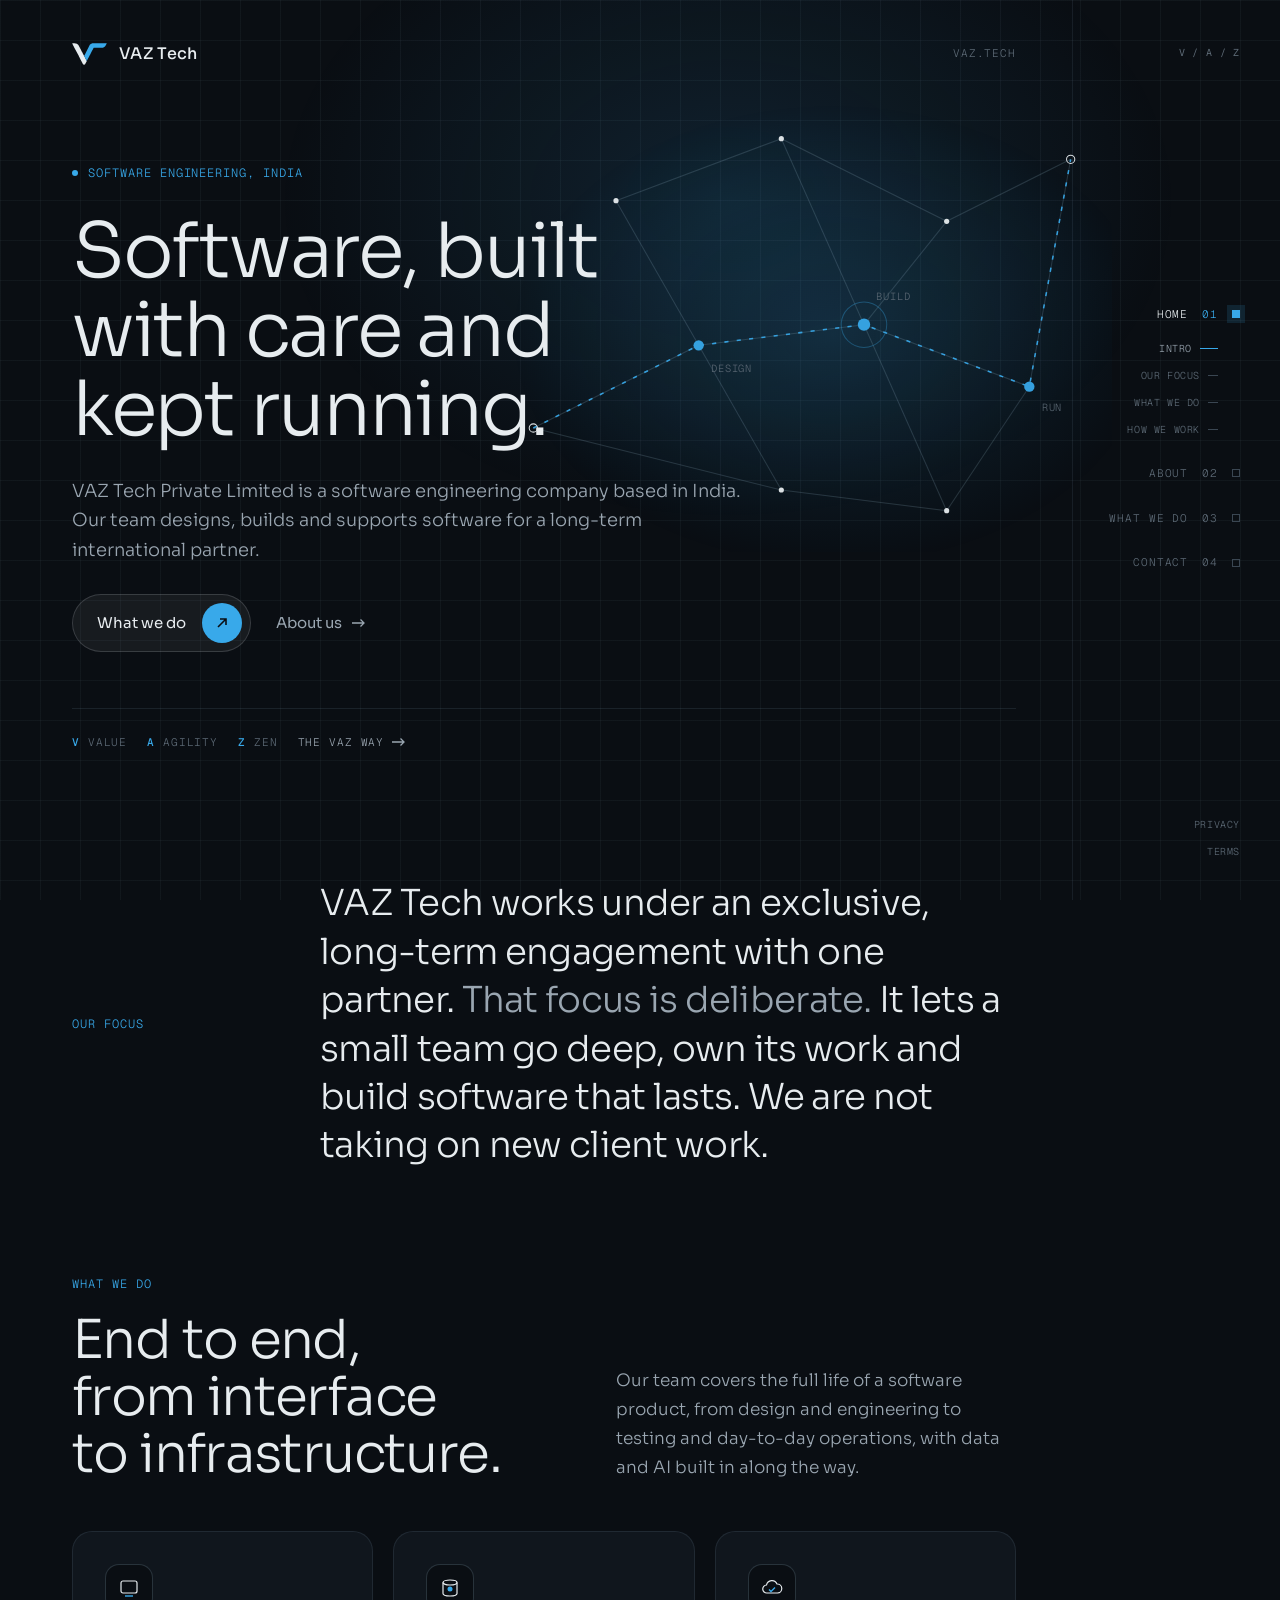
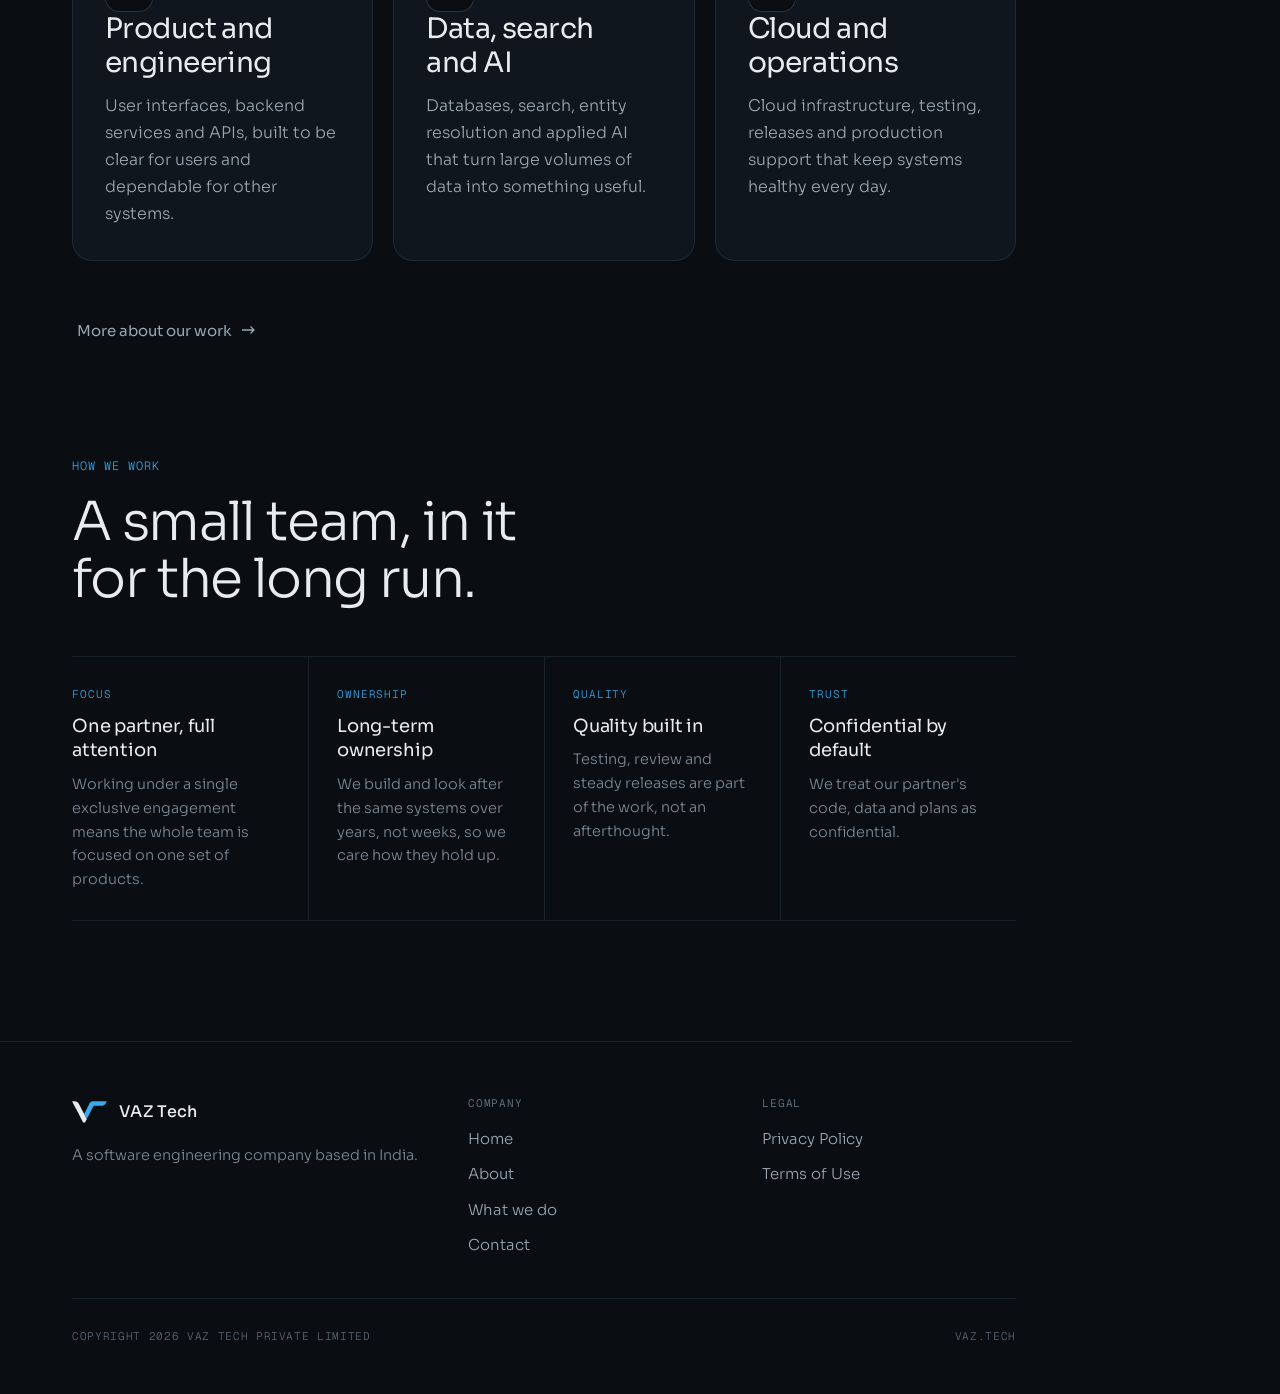
==== commit 98697c60: "contente upadated from ncxnew" ====
--- a/index.html
+++ b/index.html
@@ -1,26 +1,23 @@
-<!doctype html><html><head><meta charset=utf8><meta name=viewport content="width=device-width,initial-scale=1,viewport-fit=cover"><style>:root{color-scheme:light;box-sizing:border-box;padding-top:env(safe-area-inset-top,0px);padding-bottom:env(safe-area-inset-bottom,0px)}html{scroll-padding-top:env(safe-area-inset-top,0px)}body{margin:0;padding:0;font:14px -apple-system,BlinkMacSystemFont,sans-serif;background:#fff;color:#000}img{max-width:100%}[hidden]:not([hidden=until-found i]){display:none!important}</style></head><body>
+<!doctype html>
+<html lang="en">
+<head>
+<meta charset="utf-8">
+<meta name="viewport" content="width=device-width,initial-scale=1,viewport-fit=cover">
 <title>VAZ Tech</title>
-<meta name="claude:viewport-fit-sides" content="cover">
-<meta name="description" content="VAZ Tech Pvt Ltd combines legal technology and artificial intelligence to give organisations accurate, reliable information on the legal entities they deal with.">
+<meta name="description" content="VAZ Tech Private Limited is a software engineering company based in India.">
 <link rel="preconnect" href="https://fonts.googleapis.com">
 <link rel="preconnect" href="https://fonts.gstatic.com" crossorigin>
 <link rel="stylesheet" href="https://fonts.googleapis.com/css2?family=Geist+Mono:wght@400;500&family=Sora:wght@200..600&display=swap">
 <link rel="stylesheet" href="styles.css">
-<svg width="0" height="0" style="position:absolute" aria-hidden="true">
-  <defs>
-    <symbol id="vaz-logo" viewBox="2 1.5 108.5 69"><path fill="#E7ECEF" fill-rule="evenodd" d="M2.58 2.39L2.36 3.13Q2.21 3.67 2.5 4.14L3.15 5.19Q3.83 6.29 4.4 7.46L6.38 11.53Q7.31 13.44 8.31 15.31L20.72 38.65Q21.72 40.53 22.62 42.45L23.68 44.72Q24.23 45.9 24.91 47L25.55 48.04Q25.85 48.53 26.01 49.08L26.07 49.29Q26.23 49.83 26.53 50.32L27.53 51.97Q27.81 52.44 27.97 52.96L28.03 53.16Q28.19 53.69 28.48 54.15L29.56 55.92Q29.83 56.36 29.97 56.85L30.02 57.04Q30.15 57.53 30.49 57.92L30.62 58.08Q30.96 58.48 31.15 58.96L32.05 61.15Q32.23 61.58 32.55 61.92L32.68 62.04Q33 62.38 33.18 62.8L33.86 64.42Q34.31 65.5 34.96 66.48L35.54 67.35Q35.86 67.82 36.28 68.22L36.44 68.37Q36.86 68.76 37.37 69.04L38.15 69.46Q38.53 69.66 38.96 69.69L39.12 69.71Q39.55 69.74 39.94 69.56L40.84 69.16Q41.54 68.85 42.09 68.33L42.3 68.13Q42.85 67.6 43.2 66.92L47.91 57.75L47.55 57.75L47.14 56.68Q47 56.31 46.74 56.02L46.64 55.91Q46.38 55.62 46.2 55.27L41.39 45.43Q40.94 44.5 40.34 43.65L39.85 42.94Q39.53 42.47 39.4 41.92L39.32 41.62Q39.21 41.16 38.84 40.87L38.7 40.76Q38.34 40.48 38.14 40.05L37.13 37.86Q36.94 37.44 36.62 37.1L36.5 36.97Q36.19 36.62 35.99 36.2L33.09 30.02Q32.87 29.56 32.54 29.18L32.42 29.04Q32.09 28.66 31.87 28.21L28.13 20.42Q27.69 19.5 27.12 18.65L26.82 18.19Q26.34 17.47 26.05 16.66L25.95 16.34Q25.66 15.53 25.18 14.81L24.88 14.35Q24.31 13.5 23.87 12.58L22.72 10.24Q21.87 8.5 20.54 7.1L19.76 6.29Q18.7 5.18 17.4 4.35L16.9 4.04Q15.6 3.21 14.08 2.96L12.71 2.73Q10.62 2.38 8.5 2.38L2.65 2.38Q2.63 2.38 2.61 2.38Z"/><path fill="#38A9EA" fill-rule="evenodd" d="M108.29 2.07Q108.26 2.07 108.24 2.07L68.54 2.13Q66.63 2.13 64.77 2.58L63.72 2.84Q62.21 3.21 60.92 4.08L60.16 4.59Q59.14 5.27 58.32 6.17L58 6.52Q57.18 7.43 56.57 8.49L56.06 9.39Q55.25 10.81 54.51 12.27L41.13 38.81Q40.77 39.52 40.33 40.19L39.85 40.93Q39.73 41.11 39.54 41.18L39.26 41.27L39.42 41.97Q39.53 42.47 39.82 42.9L40.34 43.65Q40.94 44.5 41.34 45.46L42.03 47.09Q42.22 47.53 42.52 47.91L42.63 48.06Q42.94 48.44 43.09 48.9L43.2 49.26Q43.4 49.85 43.73 50.38L44.35 51.37Q45.03 52.47 45.6 53.63L47.6 57.76L47.83 57.67Q47.99 57.61 48.06 57.46L52.87 47.9Q53.09 47.47 53.4 47.1L53.52 46.95Q53.83 46.58 54.02 46.14L55.03 43.75Q55.19 43.38 55.48 43.09L55.59 42.98Q55.87 42.69 56.03 42.31L56.97 39.98Q57.15 39.53 57.48 39.17L57.61 39.04Q57.94 38.69 58.12 38.24L59.1 35.92Q59.25 35.56 59.51 35.27L59.61 35.16Q59.87 34.87 60.05 34.52L64.22 26.13Q65.17 24.23 66.22 22.38L67.58 20Q67.85 19.53 67.99 19.02L68.04 18.83Q68.19 18.31 68.51 17.89L68.88 17.4Q69.27 16.89 69.89 16.76L70.13 16.7Q70.75 16.57 71.39 16.55L73.4 16.49Q75.31 16.44 77.23 16.44L93.68 16.44Q95.5 16.44 97.3 16.22L97.99 16.13Q99.79 15.91 101.36 15.01L102.44 14.39Q103.64 13.7 104.54 12.66L104.88 12.26Q105.79 11.23 106.45 10.02L109.8 3.96Q110.04 3.54 110.07 3.06L110.11 2.39L109.75 2.21Q109.49 2.07 109.2 2.07L108.34 2.07Q108.32 2.07 108.29 2.07Z"/></symbol>
-    <symbol id="arrow-ne" viewBox="0 0 14 14"><path d="M3 11L11 3M5 3h6v6" stroke="#0A0E13" stroke-width="1.6" fill="none"/></symbol>
-  </defs>
-</svg>
-<div class="ambient" aria-hidden="true"></div>
+<link rel="icon" href="favicon.svg" type="image/svg+xml">
+<link rel="icon" href="favicon.ico" sizes="any">
+</head>
+<body>
 <div class="shell">
 <div class="content">
-  <header class="topbar wrap">
-    <a class="brand" href="home.html" aria-label="VAZ Tech home"><svg width="35" height="22" aria-hidden="true"><use href="#vaz-logo"/></svg><span>VAZ Tech</span></a>
-    <span class="site">VAZTECH.IN</span>
-  </header>
+  <div data-include="header"></div>
   <main id="main">
-  <article class="page" data-page="home" data-home="home.html" data-num="01" data-title="Home">
+  <article class="page" data-page="home" data-num="01" data-title="Home">
     <section class="hero wrap" data-sec="Intro" id="home-intro">
       <svg class="hero-art" viewBox="600 70 600 450" fill="none" aria-hidden="true">
         <defs><radialGradient id="cglow" cx=".5" cy=".5" r=".5"><stop offset="0" stop-color="#38A9EA" stop-opacity=".16"/><stop offset="1" stop-color="#38A9EA" stop-opacity="0"/></radialGradient></defs>
@@ -40,138 +37,68 @@
         <circle cx="960" cy="300" r="22" stroke="#38A9EA" stroke-opacity=".35"/>
         <circle cx="640" cy="400" r="4" stroke="#E7ECEF"/><circle cx="1160" cy="140" r="4" stroke="#E7ECEF"/>
         <g font-family="Geist Mono, monospace" font-size="10" letter-spacing=".8" fill="#5E6B77">
-          <text x="972" y="276">ENTITY</text><text x="812" y="346">CASES</text><text x="1132" y="384">SIGNALS</text>
+          <text x="812" y="346">DESIGN</text><text x="972" y="276">BUILD</text><text x="1132" y="384">RUN</text>
         </g>
       </svg>
-      <span class="eyebrow"><span class="dot"></span>Legal technology, applied AI</span>
-      <h1>Legal entity intelligence, powered by AI.</h1>
-      <p class="lede">VAZ Tech Pvt Ltd combines legal technology and artificial intelligence to give organisations accurate, reliable information on the legal entities they deal with, so every decision is better informed.</p>
+      <span class="eyebrow"><span class="dot"></span>Software engineering, India</span>
+      <h1>Software, built with care and kept running.</h1>
+      <p class="lede">VAZ Tech Private Limited is a software engineering company based in India. Our team designs, builds and supports software for a long-term international partner.</p>
       <div class="actions">
-        <a class="btn" href="contact.html">Talk to us<span class="knob"><svg width="14" height="14"><use href="#arrow-ne"/></svg></span></a>
-        <a class="btn ghost" href="services.html">Explore our services <span class="arr"><svg width="14" height="10" viewBox="0 0 14 10" fill="none" aria-hidden="true" style="display:block"><path d="M0 5h12M8.5 1.5L12 5 8.5 8.5" stroke="currentColor" stroke-width="1.3"/></svg></span></a>
+        <a class="btn" href="work">What we do<span class="knob"><svg width="14" height="14"><use href="#arrow-ne"/></svg></span></a>
+        <a class="btn ghost" href="about">About us <span class="arr"><svg width="14" height="10" viewBox="0 0 14 10" fill="none" aria-hidden="true" style="display:block"><path d="M0 5h12M8.5 1.5L12 5 8.5 8.5" stroke="currentColor" stroke-width="1.3"/></svg></span></a>
       </div>
       <div class="vaz-strip">
         <span><b>V</b> VALUE</span><span><b>A</b> AGILITY</span><span><b>Z</b> ZEN</span>
-        <a href="about.html#about-vaz"><span style="display:inline-flex;align-items:center;gap:8px">THE VAZ WAY <svg width="14" height="10" viewBox="0 0 14 10" fill="none" aria-hidden="true" style="display:block"><path d="M0 5h12M8.5 1.5L12 5 8.5 8.5" stroke="currentColor" stroke-width="1.3"/></svg></span></a>
+        <a href="about#about-vaz"><span style="display:inline-flex;align-items:center;gap:8px">THE VAZ WAY <svg width="14" height="10" viewBox="0 0 14 10" fill="none" aria-hidden="true" style="display:block"><path d="M0 5h12M8.5 1.5L12 5 8.5 8.5" stroke="currentColor" stroke-width="1.3"/></svg></span></a>
       </div>
     </section>
 
-    <section class="statement wrap" data-sec="Why it matters" id="home-know">
-      <span class="eyebrow">Know who you're dealing with</span>
-      <p class="big">Every company and counterparty carries a legal history. <em>Knowing it clearly, and knowing it early, is the difference between a confident decision and a costly surprise.</em> VAZ Tech gives you that clarity.</p>
+    <section class="statement wrap" data-sec="Our focus" id="home-focus">
+      <span class="eyebrow">Our focus</span>
+      <p class="big">VAZ Tech works under an exclusive, long-term engagement with one partner. <em>That focus is deliberate.</em> It lets a small team go deep, own its work and build software that lasts. We are not taking on new client work.</p>
     </section>
 
     <section class="sec wrap" data-sec="What we do" id="home-what">
       <div class="sec-head">
-        <div class="t"><span class="eyebrow">What we do</span><h2>Five ways to see an entity clearly.</h2></div>
-        <p>From structured company data to live litigation signals, each service is built around the same question: what do you need to know before you decide?</p>
-      </div>
-      <div class="bento">
-        <div class="panel">
-          <svg class="diagram" viewBox="0 0 640 180" fill="none" aria-hidden="true">
-            <line x1="96" y1="90" x2="544" y2="90" stroke="rgba(148,180,200,0.2)"/>
-            <path class="c-trail" d="M96 90H544" stroke="#38A9EA" stroke-width="1.5"/>
-            <g class="c-float"><rect x="24" y="54" width="120" height="72" rx="12" fill="#0A0E13" stroke="rgba(148,180,200,0.25)"/><rect x="44" y="74" width="56" height="4" rx="2" fill="rgba(231,236,239,0.5)"/><rect x="44" y="86" width="80" height="4" rx="2" fill="rgba(231,236,239,0.25)"/><rect x="44" y="98" width="64" height="4" rx="2" fill="rgba(231,236,239,0.25)"/></g>
-            <g class="c-float-2"><circle cx="248" cy="90" r="40" fill="#0A0E13" stroke="#38A9EA" stroke-opacity=".6"/><circle cx="248" cy="90" r="22" stroke="#38A9EA" stroke-opacity=".3"/><circle class="c-pulse" cx="248" cy="90" r="6" fill="#38A9EA"/></g>
-            <g class="c-float-3"><rect x="340" y="54" width="104" height="72" rx="36" fill="#0A0E13" stroke="rgba(231,236,239,0.5)"/><path d="M376 90l10 10 20-20" stroke="#E7ECEF" stroke-width="1.6"/></g>
-            <rect x="496" y="54" width="120" height="72" rx="12" fill="#0A0E13" stroke="rgba(148,180,200,0.25)"/><rect x="516" y="74" width="80" height="4" rx="2" fill="#38A9EA"/><rect x="516" y="86" width="56" height="4" rx="2" fill="rgba(231,236,239,0.25)"/>
-            <g font-family="Geist Mono, monospace" font-size="11" letter-spacing=".8" fill="#5E6B77" text-anchor="middle"><text x="84" y="160">RECORDS</text><text x="248" y="160">AI MODEL</text><text x="392" y="160">REVIEW</text><text x="556" y="160">INSIGHT</text></g>
-          </svg>
-          <div class="copy"><span class="mono" style="color:var(--brand)">AI-powered insights</span><h3>Complex legal information, made concise.</h3><p>Complex legal information turned into concise summaries, signals and answers.</p></div>
-        </div>
-        <div class="panel">
-          <svg class="diagram" viewBox="0 0 400 180" fill="none" aria-hidden="true">
-            <g class="c-float"><path d="M80 40L200 12L320 40L200 68Z" fill="#0A0E13" stroke="rgba(231,236,239,0.45)"/></g>
-            <g class="c-float-2"><path d="M80 86L200 58L320 86L200 114Z" fill="#0A0E13" stroke="#38A9EA" stroke-opacity=".8"/></g>
-            <g class="c-float-3"><path d="M80 132L200 104L320 132L200 160Z" fill="#0A0E13" stroke="rgba(148,180,200,0.3)"/></g>
-            <g font-family="Geist Mono, monospace" font-size="11"><text x="330" y="44" fill="#5E6B77">PROFILE</text><text x="330" y="90" fill="#38A9EA">FILINGS</text><text x="330" y="136" fill="#5E6B77">CASES</text></g>
-          </svg>
-          <div class="copy"><span class="mono" style="color:var(--brand)">Legal entity data</span><h3>Structured, ready when you need it.</h3><p>Accurate, structured information on companies and other legal entities, ready when you need it.</p></div>
-        </div>
+        <div class="t"><span class="eyebrow">What we do</span><h2>End to end, from interface to infrastructure.</h2></div>
+        <p>Our team covers the full life of a software product, from design and engineering to testing and day-to-day operations, with data and AI built in along the way.</p>
       </div>
       <div class="trio">
         <div class="panel">
-          <div class="glyph"><svg width="22" height="22" viewBox="0 0 22 22" fill="none" aria-hidden="true"><path d="M11 2v18M5 6h12M3 14l2-8 2 8a2 2 0 01-4 0zM15 14l2-8 2 8a2 2 0 01-4 0z" stroke="#E7ECEF" stroke-width="1.2"/></svg></div>
-          <div class="copy"><h3>Litigation intelligence</h3><p>Clear visibility of the legal cases connected to the entities that matter to you.</p></div>
+          <div class="glyph"><svg width="22" height="22" viewBox="0 0 22 22" fill="none" aria-hidden="true"><rect x="3" y="4" width="16" height="12" rx="2" stroke="#E7ECEF" stroke-width="1.2"/><path d="M7 19h8" stroke="#38A9EA" stroke-width="1.4"/></svg></div>
+          <div class="copy"><h3>Product and engineering</h3><p>User interfaces, backend services and APIs, built to be clear for users and dependable for other systems.</p></div>
         </div>
         <div class="panel">
-          <div class="glyph"><svg width="22" height="22" viewBox="0 0 22 22" fill="none" aria-hidden="true"><circle cx="11" cy="11" r="8" stroke="#E7ECEF" stroke-width="1.2"/><circle class="c-pulse" cx="11" cy="11" r="3" fill="#38A9EA"/></svg></div>
-          <div class="copy"><h3>Risk and compliance monitoring</h3><p>Timely alerts when something changes, so risks are spotted early.</p></div>
+          <div class="glyph"><svg width="22" height="22" viewBox="0 0 22 22" fill="none" aria-hidden="true"><ellipse cx="11" cy="5.5" rx="7" ry="2.5" stroke="#E7ECEF" stroke-width="1.2"/><path d="M4 5.5v11c0 1.4 3.1 2.5 7 2.5s7-1.1 7-2.5v-11" stroke="#E7ECEF" stroke-width="1.2"/><circle class="c-pulse" cx="11" cy="12" r="2.5" fill="#38A9EA"/></svg></div>
+          <div class="copy"><h3>Data, search and AI</h3><p>Databases, search, entity resolution and applied AI that turn large volumes of data into something useful.</p></div>
         </div>
         <div class="panel">
-          <div class="glyph"><svg width="22" height="22" viewBox="0 0 22 22" fill="none" aria-hidden="true"><circle cx="9.5" cy="9.5" r="6" stroke="#E7ECEF" stroke-width="1.2"/><path d="M14 14l5 5" stroke="#38A9EA" stroke-width="1.4"/><path d="M7 9.5l2 2 3.5-4" stroke="#E7ECEF" stroke-width="1.2"/></svg></div>
-          <div class="copy"><h3>Due diligence support</h3><p>Faster, more thorough checks on partners, vendors, borrowers and investments.</p></div>
+          <div class="glyph"><svg width="22" height="22" viewBox="0 0 22 22" fill="none" aria-hidden="true"><path d="M6 16a4 4 0 01-.5-8A5.5 5.5 0 0116 7a4.5 4.5 0 01.5 9z" stroke="#E7ECEF" stroke-width="1.2"/><path d="M8 12.5l2 2 4-4" stroke="#38A9EA" stroke-width="1.4"/></svg></div>
+          <div class="copy"><h3>Cloud and operations</h3><p>Cloud infrastructure, testing, releases and production support that keep systems healthy every day.</p></div>
         </div>
       </div>
-      <div><a class="btn ghost" href="services.html">View all services <span class="arr"><svg width="14" height="10" viewBox="0 0 14 10" fill="none" aria-hidden="true" style="display:block"><path d="M0 5h12M8.5 1.5L12 5 8.5 8.5" stroke="currentColor" stroke-width="1.3"/></svg></span></a></div>
+      <div><a class="btn ghost" href="work">More about our work <span class="arr"><svg width="14" height="10" viewBox="0 0 14 10" fill="none" aria-hidden="true" style="display:block"><path d="M0 5h12M8.5 1.5L12 5 8.5 8.5" stroke="currentColor" stroke-width="1.3"/></svg></span></a></div>
     </section>
 
-    <section class="sec wrap" data-sec="Why VAZ Tech" id="home-why">
+    <section class="sec wrap" data-sec="How we work" id="home-how">
       <div class="sec-head">
-        <div class="t"><span class="eyebrow">Why VAZ Tech</span><h2>Built for decisions that depend on legal facts.</h2></div>
+        <div class="t"><span class="eyebrow">How we work</span><h2>A small team, in it for the long run.</h2></div>
       </div>
       <div class="ruled">
-        <div><span class="k">Focus</span><span class="h">Specialists in legal data</span><p>Legal entity data is our core focus, not a side feature, and it shows in the depth and quality of what we deliver.</p></div>
-        <div><span class="k">Method</span><span class="h">AI at the core</span><p>We use artificial intelligence to turn large volumes of legal information into insight that is fast, clear and useful.</p></div>
-        <div><span class="k">Standard</span><span class="h">Accuracy you can rely on</span><p>Good decisions depend on the right information. We hold our data to high standards of accuracy and consistency.</p></div>
-        <div><span class="k">Trust</span><span class="h">Secure and confidential</span><p>What you search for and monitor stays private, protected by strict security and access controls.</p></div>
+        <div><span class="k">Focus</span><span class="h">One partner, full attention</span><p>Working under a single exclusive engagement means the whole team is focused on one set of products.</p></div>
+        <div><span class="k">Ownership</span><span class="h">Long-term ownership</span><p>We build and look after the same systems over years, not weeks, so we care how they hold up.</p></div>
+        <div><span class="k">Quality</span><span class="h">Quality built in</span><p>Testing, review and steady releases are part of the work, not an afterthought.</p></div>
+        <div><span class="k">Trust</span><span class="h">Confidential by default</span><p>We treat our partner's code, data and plans as confidential.</p></div>
       </div>
     </section>
-
-    <section class="sec wrap" data-sec="Who we work with" id="home-who">
-      <div class="sec-head">
-        <div class="t"><span class="eyebrow">Who we work with</span><h2>Organisations that need a clear view of the legal entities they work with.</h2></div>
-      </div>
-      <ul class="chips">
-        <li class="chip">Banks and financial institutions</li>
-        <li class="chip">Enterprises</li>
-        <li class="chip">Compliance and risk teams</li>
-        <li class="chip">Investors and advisors</li>
-      </ul>
-    </section>
-
-    <div class="wrap" data-sec="Get in touch" id="home-cta">
-      <section class="cta panel">
-        <svg class="bg" viewBox="0 0 400 300" fill="none" aria-hidden="true"><g stroke="rgba(148,180,200,0.16)"><line x1="120" y1="60" x2="240" y2="120"/><line x1="240" y1="120" x2="360" y2="70"/><line x1="240" y1="120" x2="300" y2="240"/><line x1="120" y1="60" x2="160" y2="220"/><line x1="160" y1="220" x2="300" y2="240"/></g><path class="c-trail" d="M120 60L240 120L300 240" stroke="#38A9EA"/><circle class="c-pulse" cx="240" cy="120" r="5" fill="#38A9EA"/><circle cx="240" cy="120" r="18" stroke="#38A9EA" stroke-opacity=".3"/></svg>
-        <div><h2>Make your next decision with better information.</h2><p>Tell us what you need to know about the entities you work with. We'll show you how VAZ Tech can help.</p></div>
-        <a class="btn" href="contact.html">Contact us<span class="knob"><svg width="14" height="14"><use href="#arrow-ne"/></svg></span></a>
-      </section>
-    </div>
   </article>
   </main>
-  <footer class="foot wrap">
-    <div class="about">
-      <a class="brand" href="home.html" aria-label="VAZ Tech home"><svg width="35" height="22" aria-hidden="true"><use href="#vaz-logo"/></svg><span>VAZ Tech</span></a>
-      <p>Legal entity intelligence, case tracking and litigation analytics, powered by AI. Value, Agility, Zen.</p>
-    </div>
-    <div><h4>Company</h4><ul><li><a href="home.html">Home</a></li><li><a href="about.html">About Us</a></li><li><a href="services.html">Services</a></li><li><a href="contact.html">Contact Us</a></li></ul></div>
-    <div><h4>Help and legal</h4><ul><li><a href="faq.html">FAQ</a></li><li><a href="privacy-policy.html">Privacy Policy</a></li><li><a href="terms.html">Terms of Use</a></li></ul></div>
-    <div class="base"><span>COPYRIGHT <span id="yr">2026</span> VAZ TECH PVT LTD</span><span>WWW.VAZTECH.IN</span></div>
-  </footer>
+  <div data-include="footer"></div>
 </div>
-<aside class="rail" aria-label="Site navigation">
-  <span class="mono" style="font-size:10px;color:var(--faint)">V / A / Z</span>
-  <nav id="rail-nav"></nav>
-  <div class="rail-foot">
-    <a href="faq.html">FAQ</a>
-    <a href="privacy-policy.html">Privacy</a>
-    <a href="terms.html">Terms</a>
-  </div>
-</aside>
+<div data-include="rail"></div>
 </div>
-
-<div class="dock" id="dock">
-  <div class="where"><span class="lbl" id="dock-lbl"><b>01</b>HOME</span><span class="bar"><i id="dock-bar"></i></span></div>
-  <button type="button" id="dock-btn" aria-haspopup="dialog" aria-controls="sheet">MENU</button>
-</div>
-<div class="sheet" id="sheet" role="dialog" aria-modal="true" aria-label="Site menu">
-  <div class="inner">
-    <div class="head"><span>VAZ TECH MENU</span><button type="button" id="sheet-close">CLOSE</button></div>
-    <div id="sheet-nav"></div>
-    <div class="small"><a href="faq.html">FAQ</a><a href="privacy-policy.html">Privacy Policy</a><a href="terms.html">Terms of Use</a></div>
-  </div>
-</div>
-
+<div data-include="menu"></div>
+<script src="layout.js"></script>
 <script src="site.js"></script>
-
-</body></html>+</body>
+</html>
--- a/styles.css
+++ b/styles.css
@@ -1,356 +1,360 @@
-/* VAZ Tech website - shared styles (Direction C, AI-Forward Dark) */
-img{max-width:100%}
-[hidden]{display:none!important}
-/* Layout: content column + 208px luminous section index on the right (desktop); floating dock on mobile. 40px technical grid underneath everything. */
-:root{
-  --field:#0A0E13;
-  --panel:#10161D;
-  --panel-hi:#141C25;
-  --brand:#38A9EA;
-  --brand-glow:rgba(56,169,234,.14);
-  --brand-line:rgba(56,169,234,.45);
-  --text:#E7ECEF;
-  --muted:#9AA6B1;
-  --dim:#7D8994;
-  --faint:#5E6B77;
-  --idle:#3A4652;
-  --line:rgba(148,180,200,.12);
-  --line-2:rgba(148,180,200,.22);
-  --grid:rgba(148,180,200,.06);
-  --chip:rgba(231,236,239,.06);
-  --chip-line:rgba(231,236,239,.16);
-  --danger:#F08A7E;
-  --ok:#5FB8B0;
-  --font-display:'Sora',system-ui,-apple-system,"Segoe UI",sans-serif;
-  --font-mono:'Geist Mono',ui-monospace,SFMono-Regular,Menlo,Consolas,monospace;
-  --rail:208px;
-  --ease:cubic-bezier(.32,.72,0,1);
-  color-scheme:dark;
-}
-*{box-sizing:border-box}
-html{background:var(--field)}
-body{margin:0;background:var(--field);color:var(--text);font-family:var(--font-display);font-weight:300;font-size:16px;line-height:1.7;-webkit-font-smoothing:antialiased;overflow-x:hidden}
-body::before{content:"";position:fixed;inset:0 0 auto;height:env(safe-area-inset-top,0px);z-index:60;background:var(--field)}
-a{color:var(--text);text-decoration:none}
-a:hover{color:var(--brand)}
-:focus-visible{outline:2px solid var(--brand);outline-offset:3px;border-radius:6px}
-h1,h2,h3,h4{margin:0;font-weight:300;letter-spacing:-.03em;text-wrap:balance;line-height:1.06}
-p{margin:0}
-ul{margin:0;padding:0;list-style:none}
-.mono{font-family:var(--font-mono);font-size:12px;letter-spacing:.08em;text-transform:uppercase;font-weight:400}
-.eyebrow{font-family:var(--font-mono);font-size:12px;letter-spacing:.08em;text-transform:uppercase;color:var(--brand);display:inline-flex;align-items:center;gap:10px}
-.eyebrow .dot{width:6px;height:6px;border-radius:50%;background:var(--brand)}
-.lede{font-size:18px;color:var(--muted);max-width:52ch;line-height:1.65}
-.muted{color:var(--muted)}
-.ph{color:#9CCBEA;border-bottom:1px dashed var(--brand-line);white-space:normal}
-
-/* ---------- ambient grid ---------- */
-.ambient{position:fixed;inset:0;z-index:0;pointer-events:none;overflow:hidden}
-.ambient::before{content:"";position:absolute;inset:-80px;background-image:linear-gradient(var(--grid) 1px,transparent 1px),linear-gradient(90deg,var(--grid) 1px,transparent 1px);background-size:40px 40px;animation:cdrift 24s linear infinite}
-.ambient::after{content:"";position:absolute;width:900px;height:640px;right:8%;top:-120px;background:radial-gradient(closest-side,rgba(56,169,234,.13),transparent);}
-@keyframes cdrift{from{transform:translate(0,0)}to{transform:translate(-40px,-40px)}}
-
-/* ---------- shell ---------- */
-.shell{position:relative;z-index:1;display:grid;grid-template-columns:minmax(0,1fr) var(--rail);min-height:100vh}
-.content{min-width:0}
-.wrap{padding-left:max(72px,env(safe-area-inset-left,0px));padding-right:max(56px,env(safe-area-inset-right,0px));max-width:1280px}
-.topbar{display:flex;align-items:center;justify-content:space-between;padding-block:40px 0}
-.brand{display:inline-flex;align-items:center;gap:12px}
-.brand span{font-size:16px;font-weight:500;letter-spacing:.02em}
-.brand:hover{color:var(--text)}
-.topbar .site{font-family:var(--font-mono);font-size:11px;letter-spacing:.08em;color:var(--faint)}
-
-/* right rail */
-.rail{position:sticky;top:0;height:100vh;border-left:1px solid rgba(148,180,200,.1);display:flex;flex-direction:column;justify-content:space-between;align-items:flex-end;padding:44px 40px 40px 0}
-.rail nav{display:flex;flex-direction:column;align-items:flex-end;gap:26px}
-.ri{display:flex;align-items:center;gap:14px;font-family:var(--font-mono);font-size:11px;letter-spacing:.08em;color:var(--faint);text-transform:uppercase}
-.ri .n{transition:color .3s}
-.ri .sq{width:8px;height:8px;border:1px solid var(--idle);transition:all .4s var(--ease)}
-.ri:hover{color:var(--text)}
-.ri[aria-current="page"]{color:var(--text)}
-.ri[aria-current="page"] .n{color:var(--brand)}
-.ri[aria-current="page"] .sq{background:var(--brand);border-color:var(--brand);box-shadow:0 0 0 5px var(--brand-glow)}
-.subs{display:flex;flex-direction:column;align-items:flex-end;gap:10px;margin-top:-10px;padding-right:22px}
-.subs a{font-family:var(--font-mono);font-size:10px;letter-spacing:.06em;color:var(--faint);text-transform:uppercase;display:flex;align-items:center;gap:8px}
-.subs a::after{content:"";width:10px;height:1px;background:var(--idle);transition:all .3s var(--ease)}
-.subs a.on{color:var(--muted)}
-.subs a.on::after{width:18px;background:var(--brand)}
-.rail-foot{display:flex;flex-direction:column;align-items:flex-end;gap:10px}
-.rail-foot a{font-family:var(--font-mono);font-size:10px;letter-spacing:.06em;color:var(--faint);text-transform:uppercase}
-.rail-foot a:hover,.rail-foot a[aria-current="page"]{color:var(--text)}
-
-/* ---------- buttons ---------- */
-.btn{display:inline-flex;align-items:center;gap:16px;padding:8px 8px 8px 24px;border-radius:999px;background:var(--chip);border:1px solid var(--chip-line);font-size:15px;font-weight:400;color:var(--text);cursor:pointer;font-family:var(--font-display);transition:transform .2s,background .3s,border-color .3s}
-.btn:hover{color:var(--text);background:rgba(231,236,239,.09);border-color:rgba(231,236,239,.26)}
-.btn:active{transform:scale(.98)}
-.btn .knob{width:40px;height:40px;border-radius:50%;background:var(--brand);display:flex;align-items:center;justify-content:center;transition:transform .6s var(--ease)}
-.btn:hover .knob{transform:translate(3px,-1px)}
-.btn.ghost{background:transparent;border-color:transparent;padding:8px 4px;gap:10px;color:var(--muted)}
-.btn.ghost:hover{color:var(--text)}
-.btn.ghost .arr{display:inline-flex;transition:transform .5s var(--ease)}
-.btn.ghost:hover .arr{transform:translateX(4px)}
-.actions{display:flex;flex-wrap:wrap;align-items:center;gap:20px}
-
-/* ---------- page + sections ---------- */
-.page{animation:cin 1.1s var(--ease) both}
-@keyframes cin{from{opacity:0;transform:translateY(20px)}to{opacity:1;transform:none}}
-.sec{padding-block:104px 0;display:flex;flex-direction:column;gap:48px;scroll-margin-top:24px}
-.sec-head{display:grid;grid-template-columns:6fr 5fr;gap:64px;align-items:end}
-.sec-head .t{display:flex;flex-direction:column;gap:18px}
-.sec-head h2{font-size:clamp(34px,4.2vw,56px)}
-.sec-head p{font-size:17px;color:var(--muted);max-width:46ch}
-.panel{background:var(--panel);border:1px solid var(--line);border-radius:20px}
-h3{font-weight:400;font-size:clamp(22px,2.2vw,30px);letter-spacing:-.02em;line-height:1.2}
-
-/* hero */
-.hero{position:relative;padding-block:96px 24px;display:flex;flex-direction:column;gap:28px}
-.hero h1{font-size:clamp(42px,6vw,76px);line-height:1.04;max-width:13ch}
-.hero.inner h1{max-width:18ch;font-size:clamp(38px,5.2vw,68px)}
-.hero-art{position:absolute;right:-40px;top:20px;width:min(60%,620px);height:auto;z-index:-1;opacity:.95}
-.vaz-strip{display:flex;flex-wrap:wrap;gap:8px 20px;margin-top:28px;padding-top:24px;border-top:1px solid var(--line);font-family:var(--font-mono);font-size:11px;letter-spacing:.08em;color:var(--faint)}
-.vaz-strip b{color:var(--brand);font-weight:500}
-.vaz-strip a{color:var(--muted)}
-.vaz-strip a:hover{color:var(--brand)}
-
-/* statement */
-.statement{display:grid;grid-template-columns:200px minmax(0,1fr);gap:48px;padding-block:104px 0}
-.statement p.big{font-size:clamp(24px,2.8vw,38px);line-height:1.35;letter-spacing:-.02em;color:var(--text);max-width:30ch}
-.statement p.big em{font-style:normal;color:var(--muted)}
-
-/* bento */
-.bento{display:grid;grid-template-columns:7fr 5fr;gap:20px}
-.bento .panel{padding:40px;display:flex;flex-direction:column;gap:32px;min-width:0}
-.bento .panel p{color:var(--muted);max-width:52ch}
-.copy{display:flex;flex-direction:column;gap:12px}
-.trio .panel p{color:var(--muted)}
-.trio{display:grid;grid-template-columns:repeat(3,minmax(0,1fr));gap:20px}
-.trio .panel{padding:32px;gap:22px}
-.glyph{width:48px;height:48px;border-radius:14px;border:1px solid var(--line-2);display:flex;align-items:center;justify-content:center;background:var(--field)}
-.diagram{width:100%;height:auto;display:block}
-.c-trail{stroke-dasharray:4 8;animation:ctrail 2.4s linear infinite}
-@keyframes ctrail{to{stroke-dashoffset:-48}}
-.c-float{animation:cfloat 6s ease-in-out infinite}
-.c-float-2{animation:cfloat 6s ease-in-out 1s infinite}
-.c-float-3{animation:cfloat 6s ease-in-out 2s infinite}
-@keyframes cfloat{0%,100%{transform:translateY(0)}50%{transform:translateY(-6px)}}
-.c-pulse{animation:cpulse 3.6s ease-in-out infinite}
-.c-pulse-2{animation:cpulse 3.6s ease-in-out 1.2s infinite}
-.c-pulse-3{animation:cpulse 3.6s ease-in-out 2.4s infinite}
-@keyframes cpulse{0%,100%{opacity:.35}50%{opacity:1}}
-
-/* ruled row (template's A/B/C strip) */
-.ruled{display:grid;grid-template-columns:repeat(4,minmax(0,1fr));border-top:1px solid var(--line);border-bottom:1px solid var(--line)}
-.ruled > div{padding:28px 28px 28px 0;display:flex;flex-direction:column;gap:10px;min-width:0}
-.ruled > div + div{padding-left:28px;border-left:1px solid var(--line)}
-.ruled .k{font-family:var(--font-mono);font-size:11px;letter-spacing:.08em;color:var(--brand);text-transform:uppercase}
-.ruled .h{font-size:18px;font-weight:400;letter-spacing:-.01em;line-height:1.35}
-.ruled p{font-size:14.5px;color:var(--dim);line-height:1.65}
-
-.chips{display:flex;flex-wrap:wrap;gap:10px}
-.chip{display:inline-flex;align-items:center;gap:10px;padding:12px 18px;border-radius:999px;border:1px solid var(--line-2);font-size:15px;background:rgba(16,22,29,.6)}
-.chip::before{content:"";width:6px;height:6px;border-radius:50%;background:var(--brand)}
-
-/* CTA band */
-.cta{margin-top:104px;position:relative;overflow:hidden;padding:64px;display:grid;grid-template-columns:minmax(0,1fr) auto;gap:40px;align-items:end}
-.cta h2{font-size:clamp(30px,3.6vw,48px);max-width:18ch}
-.cta p{color:var(--muted);max-width:50ch;margin-top:18px}
-.cta svg.bg{position:absolute;right:0;top:0;height:100%;width:auto;opacity:.6;pointer-events:none}
-.cta > *{position:relative}
-
-/* about */
-.split{display:grid;grid-template-columns:7fr 5fr;gap:20px;align-items:start}
-.prose{display:flex;flex-direction:column;gap:20px;font-size:17px;color:var(--muted);max-width:60ch}
-.prose strong{color:var(--text);font-weight:400}
-.glance{padding:32px}
-.glance h3{font-size:14px;font-family:var(--font-mono);letter-spacing:.08em;text-transform:uppercase;color:var(--brand);font-weight:400;margin-bottom:12px}
-.glance dl{margin:0;display:flex;flex-direction:column}
-.glance dl > div{display:grid;grid-template-columns:120px minmax(0,1fr);gap:16px;padding-block:14px;border-top:1px solid var(--line)}
-.glance dt{font-family:var(--font-mono);font-size:11px;letter-spacing:.08em;text-transform:uppercase;color:var(--faint);padding-top:3px}
-.glance dd{margin:0;font-size:15px;line-height:1.55}
-
-.vaz{display:grid;grid-template-columns:repeat(3,minmax(0,1fr));gap:20px}
-.vaz .panel{padding:36px;display:flex;flex-direction:column;gap:18px;position:relative;overflow:hidden;min-height:340px}
-.vaz .letter{font-size:150px;font-weight:200;line-height:.8;letter-spacing:-.06em;color:transparent;-webkit-text-stroke:1px var(--line-2);position:absolute;right:20px;top:24px;user-select:none}
-.vaz .panel:nth-child(2) .letter{-webkit-text-stroke-color:var(--brand-line)}
-.vaz .tag{font-family:var(--font-mono);font-size:11px;letter-spacing:.08em;color:var(--brand)}
-.vaz .word{font-size:34px;font-weight:300;letter-spacing:-.03em;margin-top:auto}
-.vaz p{color:var(--muted);font-size:15.5px}
-
-.mv{display:grid;grid-template-columns:1fr 1fr;gap:20px}
-.mv .panel{padding:40px;display:flex;flex-direction:column;gap:20px}
-.mv p{font-size:clamp(19px,1.8vw,23px);line-height:1.5;letter-spacing:-.01em;color:var(--text)}
-
-.rows{border-top:1px solid var(--line)}
-.rows > div{display:grid;grid-template-columns:64px 260px minmax(0,1fr);gap:24px;padding-block:28px;border-bottom:1px solid var(--line);align-items:baseline}
-.rows .k{font-family:var(--font-mono);font-size:11px;color:var(--brand);letter-spacing:.08em}
-.rows .h{font-size:22px;font-weight:400;letter-spacing:-.02em}
-.rows p{color:var(--muted);max-width:60ch}
-
-/* services */
-.timeline{margin-top:24px;padding:28px 32px}
-.timeline .mono{color:var(--faint);font-size:10.5px}
-.svc-group{display:grid;grid-template-columns:220px minmax(0,1fr);gap:40px;padding-block:40px;border-top:1px solid var(--line)}
-.svc-group:last-child{border-bottom:1px solid var(--line)}
-.svc-group .gl{display:flex;flex-direction:column;gap:10px}
-.svc-group .gl .h{font-size:20px;font-weight:400;letter-spacing:-.02em;line-height:1.3}
-.svc-cards{display:grid;grid-template-columns:repeat(2,minmax(0,1fr));gap:20px}
-.svc-cards.one{grid-template-columns:minmax(0,1fr)}
-.svc{padding:32px;display:flex;flex-direction:column;gap:14px;min-width:0;transition:border-color .4s,background .4s}
-.svc:hover{border-color:var(--line-2);background:var(--panel-hi)}
-.svc .top{display:flex;align-items:center;justify-content:space-between;gap:12px}
-.svc p{color:var(--muted);font-size:15.5px}
-.svc h3{font-size:22px}
-
-/* faq */
-.faq{display:grid;grid-template-columns:minmax(0,1fr);border-top:1px solid var(--line);max-width:920px}
-.faq details{border-bottom:1px solid var(--line)}
-.faq summary{list-style:none;cursor:pointer;display:grid;grid-template-columns:56px minmax(0,1fr) 28px;gap:16px;align-items:center;padding-block:26px;font-size:19px;font-weight:400;letter-spacing:-.01em}
-.faq summary::-webkit-details-marker{display:none}
-.faq summary .k{font-family:var(--font-mono);font-size:11px;color:var(--faint);letter-spacing:.08em}
-.faq summary .pm{width:28px;height:28px;border-radius:50%;border:1px solid var(--line-2);position:relative;transition:transform .5s var(--ease),border-color .3s}
-.faq summary .pm::before,.faq summary .pm::after{content:"";position:absolute;left:50%;top:50%;width:10px;height:1px;background:var(--text);transform:translate(-50%,-50%)}
-.faq summary .pm::after{transform:translate(-50%,-50%) rotate(90deg)}
-.faq details[open] summary .pm{transform:rotate(45deg);border-color:var(--brand)}
-.faq details[open] summary .k{color:var(--brand)}
-.faq summary:hover{color:var(--brand)}
-.faq .a{padding:0 44px 28px 72px;color:var(--muted);max-width:72ch}
-.faq-tools{display:flex;gap:12px;flex-wrap:wrap}
-.linkbtn{background:none;border:1px solid var(--line-2);color:var(--muted);border-radius:999px;padding:8px 16px;font-family:var(--font-mono);font-size:11px;letter-spacing:.08em;text-transform:uppercase;cursor:pointer}
-.linkbtn:hover{color:var(--text);border-color:var(--chip-line)}
-
-/* contact */
-.contact{display:grid;grid-template-columns:7fr 5fr;gap:20px;align-items:start}
-form.panel{padding:40px;display:grid;grid-template-columns:1fr 1fr;gap:22px 20px}
-.field{display:flex;flex-direction:column;gap:8px;min-width:0}
-.field.full{grid-column:1 / -1}
-.field label{font-family:var(--font-mono);font-size:11px;letter-spacing:.08em;text-transform:uppercase;color:var(--dim)}
-.field label .req{color:var(--brand)}
-.field input,.field select,.field textarea{width:100%;background:var(--field);border:1px solid var(--line-2);border-radius:12px;color:var(--text);font:300 15px/1.5 var(--font-display);padding:13px 14px;transition:border-color .3s,box-shadow .3s}
-.field textarea{min-height:140px;resize:vertical}
-.field select{appearance:none;background-image:linear-gradient(45deg,transparent 50%,var(--muted) 50%),linear-gradient(135deg,var(--muted) 50%,transparent 50%);background-position:calc(100% - 20px) 50%,calc(100% - 15px) 50%;background-size:5px 5px;background-repeat:no-repeat;padding-right:40px}
-.field input:focus,.field select:focus,.field textarea:focus{outline:none;border-color:var(--brand);box-shadow:0 0 0 4px var(--brand-glow)}
-.field.err input,.field.err select,.field.err textarea{border-color:var(--danger)}
-.field .msg{font-size:13px;color:var(--danger);min-height:0}
-.pills{display:flex;flex-wrap:wrap;gap:8px;position:relative}
-.pills input{position:absolute;left:0;top:0;width:1px;height:1px;opacity:0;pointer-events:none}
-.pills label{font-family:var(--font-display);text-transform:none;letter-spacing:0;font-size:14px;color:var(--muted);padding:9px 16px;border-radius:999px;border:1px solid var(--line-2);cursor:pointer;transition:all .3s}
-.pills input:checked + label{color:var(--field);background:var(--brand);border-color:var(--brand);font-weight:400}
-.pills input:focus-visible + label{outline:2px solid var(--brand);outline-offset:3px}
-.consent{grid-column:1 / -1;display:flex;gap:12px;align-items:flex-start;font-size:14px;color:var(--muted);line-height:1.6}
-.consent input{margin-top:4px;width:18px;height:18px;accent-color:var(--brand);flex:none}
-.consent.err{color:var(--danger)}
-.form-foot{grid-column:1 / -1;display:flex;align-items:center;justify-content:space-between;gap:20px;flex-wrap:wrap;padding-top:6px}
-.form-foot .note{font-size:13px;color:var(--faint)}
-.done{grid-column:1 / -1;display:flex;flex-direction:column;gap:16px;align-items:flex-start;padding:24px 0}
-.done .ring{width:56px;height:56px;border-radius:50%;border:1px solid var(--brand);display:flex;align-items:center;justify-content:center;box-shadow:0 0 0 8px var(--brand-glow)}
-.side{display:flex;flex-direction:column;gap:20px}
-.side .panel{padding:32px;display:flex;flex-direction:column;gap:16px}
-.side dl{margin:0;display:flex;flex-direction:column}
-.side dl > div{display:grid;grid-template-columns:96px minmax(0,1fr);gap:14px;padding-block:12px;border-top:1px solid var(--line)}
-.side dt{font-family:var(--font-mono);font-size:11px;letter-spacing:.08em;text-transform:uppercase;color:var(--faint);padding-top:3px}
-.side dd{margin:0;font-size:15px;line-height:1.55;overflow-wrap:anywhere}
-
-/* legal */
-.legal{display:grid;grid-template-columns:220px minmax(0,1fr);gap:56px;align-items:start}
-.toc{position:sticky;top:32px;display:flex;flex-direction:column;gap:2px;border-left:1px solid var(--line)}
-.toc a{font-size:13px;color:var(--faint);padding:6px 0 6px 16px;margin-left:-1px;border-left:1px solid transparent;line-height:1.4}
-.toc a:hover{color:var(--text);border-left-color:var(--brand)}
-.doc{display:flex;flex-direction:column;gap:40px;max-width:70ch;min-width:0}
-.doc .intro{display:flex;flex-direction:column;gap:16px;color:var(--muted);font-size:17px}
-.doc section{display:flex;flex-direction:column;gap:14px;scroll-margin-top:24px;padding-top:32px;border-top:1px solid var(--line)}
-.doc h2{font-size:24px;font-weight:400;letter-spacing:-.02em;display:flex;gap:16px;align-items:baseline}
-.doc h2 .k{font-family:var(--font-mono);font-size:12px;color:var(--brand);letter-spacing:.06em}
-.doc p,.doc li{color:var(--muted)}
-.doc p strong{color:var(--text);font-weight:400}
-.doc ul{display:flex;flex-direction:column;gap:10px}
-.doc li{position:relative;padding-left:24px}
-.doc li::before{content:"";position:absolute;left:0;top:.8em;width:10px;height:1px;background:var(--brand)}
-.updated{font-family:var(--font-mono);font-size:11px;letter-spacing:.08em;color:var(--faint);text-transform:uppercase}
-
-/* footer */
-.foot{margin-top:120px;border-top:1px solid var(--line);padding-block:56px 48px;display:grid;grid-template-columns:minmax(0,1.4fr) repeat(2,minmax(0,1fr));gap:40px}
-.foot .about{display:flex;flex-direction:column;gap:18px;max-width:40ch}
-.foot .about p{color:var(--dim);font-size:14.5px}
-.foot h4{font-family:var(--font-mono);font-size:11px;letter-spacing:.08em;text-transform:uppercase;color:var(--faint);font-weight:400;margin-bottom:16px}
-.foot ul{display:flex;flex-direction:column;gap:10px;font-size:15px}
-.foot ul a{color:var(--muted)}
-.foot ul a:hover{color:var(--text)}
-.foot .base{grid-column:1 / -1;display:flex;justify-content:space-between;flex-wrap:wrap;gap:12px;padding-top:28px;border-top:1px solid var(--line);font-family:var(--font-mono);font-size:11px;letter-spacing:.06em;color:var(--faint)}
-
-/* mobile dock */
-.dock,.sheet{display:none}
-
-/* ---------- responsive ---------- */
-@media (max-width:1180px){
-  .wrap{padding-left:max(48px,env(safe-area-inset-left,0px));padding-right:max(40px,env(safe-area-inset-right,0px))}
-  .ruled{grid-template-columns:repeat(2,minmax(0,1fr))}
-  .ruled > div:nth-child(3){padding-left:0;border-left:0}
-  .ruled > div:nth-child(n+3){border-top:1px solid var(--line)}
-  .rows > div{grid-template-columns:48px 200px minmax(0,1fr)}
-}
-@media (max-width:1023px){
-  .shell{grid-template-columns:minmax(0,1fr)}
-  .rail{display:none}
-  .wrap{padding-left:max(28px,env(safe-area-inset-left,0px));padding-right:max(28px,env(safe-area-inset-right,0px))}
-  .topbar{position:sticky;top:env(safe-area-inset-top,0px);z-index:40;padding-block:18px;background:rgba(10,14,19,.86);backdrop-filter:blur(12px);-webkit-backdrop-filter:blur(12px);border-bottom:1px solid rgba(148,180,200,.08)}
-  .hero{padding-block:56px 16px}
-  .hero-art{position:relative;right:auto;top:auto;width:100%;max-width:560px;margin:-8px 0 -24px auto;order:-1;opacity:.8}
-  .sec{padding-block:80px 0}
-  .sec-head{grid-template-columns:minmax(0,1fr);gap:20px}
-  .statement{grid-template-columns:minmax(0,1fr);gap:20px;padding-block:80px 0}
-  .bento,.split,.contact,.mv{grid-template-columns:minmax(0,1fr)}
-  .trio,.vaz{grid-template-columns:minmax(0,1fr)}
-  .vaz .panel{min-height:0}
-  .vaz .word{margin-top:48px}
-  .svc-group{grid-template-columns:minmax(0,1fr);gap:24px}
-  .legal{grid-template-columns:minmax(0,1fr)}
-  .toc{display:none}
-  .cta{grid-template-columns:minmax(0,1fr);padding:40px;margin-top:80px}
-  .foot{grid-template-columns:1fr 1fr;margin-bottom:96px}
-  .foot .about{grid-column:1 / -1}
-  .dock{display:flex;position:fixed;z-index:50;left:max(12px,env(safe-area-inset-left,0px));right:max(12px,env(safe-area-inset-right,0px));bottom:calc(12px + env(safe-area-inset-bottom,0px));align-items:center;gap:12px;padding:8px 8px 8px 18px;border-radius:18px;background:rgba(16,22,29,.92);border:1px solid var(--line-2);backdrop-filter:blur(14px);-webkit-backdrop-filter:blur(14px);box-shadow:0 10px 40px rgba(0,0,0,.45)}
-  .dock .where{flex:1;min-width:0;display:flex;flex-direction:column;gap:6px}
-  .dock .where .lbl{font-family:var(--font-mono);font-size:11px;letter-spacing:.08em;text-transform:uppercase;white-space:nowrap;overflow:hidden;text-overflow:ellipsis}
-  .dock .where .lbl b{color:var(--brand);font-weight:400;margin-right:8px}
-  .dock .bar{height:2px;background:var(--line);border-radius:2px;overflow:hidden}
-  .dock .bar i{display:block;height:100%;width:0;background:var(--brand)}
-  .dock button{height:44px;padding:0 16px;border-radius:12px;background:rgba(231,236,239,.08);border:0;color:var(--text);font-family:var(--font-mono);font-size:11px;letter-spacing:.08em;cursor:pointer}
-  .sheet{position:fixed;inset:0;z-index:55;background:rgba(5,8,11,.7);backdrop-filter:blur(6px);-webkit-backdrop-filter:blur(6px);align-items:flex-end}
-  .sheet.open{display:flex}
-  .sheet .inner{width:100%;background:var(--panel);border-top:1px solid var(--line-2);border-radius:22px 22px 0 0;padding:24px max(20px,env(safe-area-inset-right,0px)) calc(28px + env(safe-area-inset-bottom,0px)) max(20px,env(safe-area-inset-left,0px));display:flex;flex-direction:column;gap:6px;animation:cin .5s var(--ease) both}
-  .sheet .head{display:flex;justify-content:space-between;align-items:center;margin-bottom:10px}
-  .sheet .head span{font-family:var(--font-mono);font-size:11px;letter-spacing:.08em;color:var(--faint)}
-  .sheet .head button{background:none;border:1px solid var(--line-2);color:var(--text);border-radius:10px;height:36px;padding:0 14px;font-family:var(--font-mono);font-size:11px;letter-spacing:.08em;cursor:pointer}
-  .sheet a.big{display:flex;justify-content:space-between;align-items:center;padding:16px 4px;border-bottom:1px solid var(--line);font-size:22px;font-weight:300;letter-spacing:-.02em}
-  .sheet a.big .n{font-family:var(--font-mono);font-size:11px;color:var(--faint);letter-spacing:.08em}
-  .sheet a.big[aria-current="page"]{color:var(--brand)}
-  .sheet a.big[aria-current="page"] .n{color:var(--brand)}
-  .sheet .small{display:flex;flex-wrap:wrap;gap:8px 20px;padding-top:16px}
-  .sheet .small a{font-family:var(--font-mono);font-size:11px;letter-spacing:.08em;color:var(--muted);text-transform:uppercase}
-}
-@media (max-width:640px){
-  .wrap{padding-left:max(16px,env(safe-area-inset-left,0px));padding-right:max(16px,env(safe-area-inset-right,0px))}
-  body{font-size:15px}
-  .lede{font-size:16px}
-  .sec{padding-block:64px 0;gap:32px}
-  .bento .panel,.trio .panel,.svc,.glance,.side .panel,.mv .panel,.vaz .panel{padding:24px;border-radius:18px}
-  .ruled{grid-template-columns:minmax(0,1fr)}
-  .ruled > div,.ruled > div + div{padding:22px 0;border-left:0}
-  .ruled > div + div{border-top:1px solid var(--line)}
-  .rows > div{grid-template-columns:40px minmax(0,1fr);gap:8px 12px}
-  .rows p{grid-column:2}
-  .svc-cards{grid-template-columns:minmax(0,1fr)}
-  form.panel{grid-template-columns:minmax(0,1fr);padding:24px}
-  .faq summary{grid-template-columns:36px minmax(0,1fr) 28px;font-size:17px;gap:12px}
-  .faq .a{padding:0 0 24px 48px}
-  .glance dl > div,.side dl > div{grid-template-columns:minmax(0,1fr);gap:4px}
-  .cta{padding:28px}
-  .foot{grid-template-columns:minmax(0,1fr)}
-  .topbar .site{display:none}
-  .vaz .letter{font-size:110px}
-  .timeline{padding:20px}
-}
-@media (prefers-reduced-motion:reduce){
-  *,*::before,*::after{animation:none!important;transition:none!important}
-  html{scroll-behavior:auto}
-}
+/* VAZ Tech website - shared styles (Direction C, AI-Forward Dark) */
+img{max-width:100%}
+[hidden]{display:none!important}
+/* Layout: content column + 208px luminous section index on the right (desktop); floating dock on mobile. 40px technical grid underneath everything. */
+:root{
+  --field:#0A0E13;
+  --panel:#10161D;
+  --panel-hi:#141C25;
+  --brand:#38A9EA;
+  --brand-glow:rgba(56,169,234,.14);
+  --brand-line:rgba(56,169,234,.45);
+  --text:#E7ECEF;
+  --muted:#9AA6B1;
+  --dim:#7D8994;
+  --faint:#5E6B77;
+  --idle:#3A4652;
+  --line:rgba(148,180,200,.12);
+  --line-2:rgba(148,180,200,.22);
+  --grid:rgba(148,180,200,.06);
+  --chip:rgba(231,236,239,.06);
+  --chip-line:rgba(231,236,239,.16);
+  --danger:#F08A7E;
+  --ok:#5FB8B0;
+  --font-display:'Sora',system-ui,-apple-system,"Segoe UI",sans-serif;
+  --font-mono:'Geist Mono',ui-monospace,SFMono-Regular,Menlo,Consolas,monospace;
+  --rail:208px;
+  --ease:cubic-bezier(.32,.72,0,1);
+  color-scheme:dark;
+}
+*{box-sizing:border-box}
+html{background:var(--field)}
+body{margin:0;background:var(--field);color:var(--text);font-family:var(--font-display);font-weight:300;font-size:16px;line-height:1.7;-webkit-font-smoothing:antialiased;overflow-x:hidden}
+body::before{content:"";position:fixed;inset:0 0 auto;height:env(safe-area-inset-top,0px);z-index:60;background:var(--field)}
+a{color:var(--text);text-decoration:none}
+a:hover{color:var(--brand)}
+:focus-visible{outline:2px solid var(--brand);outline-offset:3px;border-radius:6px}
+h1,h2,h3,h4{margin:0;font-weight:300;letter-spacing:-.03em;text-wrap:balance;line-height:1.06}
+p{margin:0}
+ul{margin:0;padding:0;list-style:none}
+.mono{font-family:var(--font-mono);font-size:12px;letter-spacing:.08em;text-transform:uppercase;font-weight:400}
+.eyebrow{font-family:var(--font-mono);font-size:12px;letter-spacing:.08em;text-transform:uppercase;color:var(--brand);display:inline-flex;align-items:center;gap:10px}
+.eyebrow .dot{width:6px;height:6px;border-radius:50%;background:var(--brand)}
+.lede{font-size:18px;color:var(--muted);max-width:52ch;line-height:1.65}
+.muted{color:var(--muted)}
+.ph{color:#9CCBEA;border-bottom:1px dashed var(--brand-line);white-space:normal}
+
+/* ---------- ambient grid ---------- */
+.ambient{position:fixed;inset:0;z-index:0;pointer-events:none;overflow:hidden}
+.ambient::before{content:"";position:absolute;inset:-80px;background-image:linear-gradient(var(--grid) 1px,transparent 1px),linear-gradient(90deg,var(--grid) 1px,transparent 1px);background-size:40px 40px;animation:cdrift 24s linear infinite}
+.ambient::after{content:"";position:absolute;width:900px;height:640px;right:8%;top:-120px;background:radial-gradient(closest-side,rgba(56,169,234,.13),transparent);}
+@keyframes cdrift{from{transform:translate(0,0)}to{transform:translate(-40px,-40px)}}
+
+/* ---------- shell ---------- */
+.shell{position:relative;z-index:1;display:grid;grid-template-columns:minmax(0,1fr) var(--rail);min-height:100vh}
+.content{min-width:0}
+.wrap{padding-left:max(72px,env(safe-area-inset-left,0px));padding-right:max(56px,env(safe-area-inset-right,0px));max-width:1280px}
+.topbar{display:flex;align-items:center;justify-content:space-between;padding-block:40px 0}
+.brand{display:inline-flex;align-items:center;gap:12px}
+.brand span{font-size:16px;font-weight:500;letter-spacing:.02em}
+.brand:hover{color:var(--text)}
+.topbar .site{font-family:var(--font-mono);font-size:11px;letter-spacing:.08em;color:var(--faint)}
+
+/* right rail */
+.rail{position:sticky;top:0;height:100vh;border-left:1px solid rgba(148,180,200,.1);display:flex;flex-direction:column;justify-content:space-between;align-items:flex-end;padding:44px 40px 40px 0}
+.rail nav{display:flex;flex-direction:column;align-items:flex-end;gap:26px}
+.ri{display:flex;align-items:center;gap:14px;font-family:var(--font-mono);font-size:11px;letter-spacing:.08em;color:var(--faint);text-transform:uppercase}
+.ri .n{transition:color .3s}
+.ri .sq{width:8px;height:8px;border:1px solid var(--idle);transition:all .4s var(--ease)}
+.ri:hover{color:var(--text)}
+.ri[aria-current="page"]{color:var(--text)}
+.ri[aria-current="page"] .n{color:var(--brand)}
+.ri[aria-current="page"] .sq{background:var(--brand);border-color:var(--brand);box-shadow:0 0 0 5px var(--brand-glow)}
+.subs{display:flex;flex-direction:column;align-items:flex-end;gap:10px;margin-top:-10px;padding-right:22px}
+.subs a{font-family:var(--font-mono);font-size:10px;letter-spacing:.06em;color:var(--faint);text-transform:uppercase;display:flex;align-items:center;gap:8px}
+.subs a::after{content:"";width:10px;height:1px;background:var(--idle);transition:all .3s var(--ease)}
+.subs a.on{color:var(--muted)}
+.subs a.on::after{width:18px;background:var(--brand)}
+.rail-foot{display:flex;flex-direction:column;align-items:flex-end;gap:10px}
+.rail-foot a{font-family:var(--font-mono);font-size:10px;letter-spacing:.06em;color:var(--faint);text-transform:uppercase}
+.rail-foot a:hover,.rail-foot a[aria-current="page"]{color:var(--text)}
+
+/* ---------- buttons ---------- */
+.btn{display:inline-flex;align-items:center;gap:16px;padding:8px 8px 8px 24px;border-radius:999px;background:var(--chip);border:1px solid var(--chip-line);font-size:15px;font-weight:400;color:var(--text);cursor:pointer;font-family:var(--font-display);transition:transform .2s,background .3s,border-color .3s}
+.btn:hover{color:var(--text);background:rgba(231,236,239,.09);border-color:rgba(231,236,239,.26)}
+.btn:active{transform:scale(.98)}
+.btn .knob{width:40px;height:40px;border-radius:50%;background:var(--brand);display:flex;align-items:center;justify-content:center;transition:transform .6s var(--ease)}
+.btn:hover .knob{transform:translate(3px,-1px)}
+.btn.ghost{background:transparent;border-color:transparent;padding:8px 4px;gap:10px;color:var(--muted)}
+.btn.ghost:hover{color:var(--text)}
+.btn.ghost .arr{display:inline-flex;transition:transform .5s var(--ease)}
+.btn.ghost:hover .arr{transform:translateX(4px)}
+.actions{display:flex;flex-wrap:wrap;align-items:center;gap:20px}
+
+/* ---------- page + sections ---------- */
+.page{animation:cin 1.1s var(--ease) both}
+@keyframes cin{from{opacity:0;transform:translateY(20px)}to{opacity:1;transform:none}}
+.sec{padding-block:104px 0;display:flex;flex-direction:column;gap:48px;scroll-margin-top:24px}
+.sec-head{display:grid;grid-template-columns:6fr 5fr;gap:64px;align-items:end}
+.sec-head .t{display:flex;flex-direction:column;gap:18px}
+.sec-head h2{font-size:clamp(34px,4.2vw,56px)}
+.sec-head p{font-size:17px;color:var(--muted);max-width:46ch}
+.panel{background:var(--panel);border:1px solid var(--line);border-radius:20px}
+h3{font-weight:400;font-size:clamp(22px,2.2vw,30px);letter-spacing:-.02em;line-height:1.2}
+
+/* hero */
+.hero{position:relative;padding-block:96px 24px;display:flex;flex-direction:column;gap:28px}
+.hero h1{font-size:clamp(42px,6vw,76px);line-height:1.04;max-width:13ch}
+.hero.inner h1{max-width:18ch;font-size:clamp(38px,5.2vw,68px)}
+.hero-art{position:absolute;right:-40px;top:20px;width:min(60%,620px);height:auto;z-index:-1;opacity:.95}
+.vaz-strip{display:flex;flex-wrap:wrap;gap:8px 20px;margin-top:28px;padding-top:24px;border-top:1px solid var(--line);font-family:var(--font-mono);font-size:11px;letter-spacing:.08em;color:var(--faint)}
+.vaz-strip b{color:var(--brand);font-weight:500}
+.vaz-strip a{color:var(--muted)}
+.vaz-strip a:hover{color:var(--brand)}
+
+/* statement */
+.statement{display:grid;grid-template-columns:200px minmax(0,1fr);gap:48px;padding-block:104px 0}
+.statement p.big{font-size:clamp(24px,2.8vw,38px);line-height:1.35;letter-spacing:-.02em;color:var(--text);max-width:30ch}
+.statement p.big em{font-style:normal;color:var(--muted)}
+
+/* bento */
+.bento{display:grid;grid-template-columns:7fr 5fr;gap:20px}
+.bento .panel{padding:40px;display:flex;flex-direction:column;gap:32px;min-width:0}
+.bento .panel p{color:var(--muted);max-width:52ch}
+.copy{display:flex;flex-direction:column;gap:12px}
+.trio .panel p{color:var(--muted)}
+.trio{display:grid;grid-template-columns:repeat(3,minmax(0,1fr));gap:20px}
+.trio .panel{padding:32px;gap:22px}
+.glyph{width:48px;height:48px;border-radius:14px;border:1px solid var(--line-2);display:flex;align-items:center;justify-content:center;background:var(--field)}
+.diagram{width:100%;height:auto;display:block}
+.c-trail{stroke-dasharray:4 8;animation:ctrail 2.4s linear infinite}
+@keyframes ctrail{to{stroke-dashoffset:-48}}
+.c-float{animation:cfloat 6s ease-in-out infinite}
+.c-float-2{animation:cfloat 6s ease-in-out 1s infinite}
+.c-float-3{animation:cfloat 6s ease-in-out 2s infinite}
+@keyframes cfloat{0%,100%{transform:translateY(0)}50%{transform:translateY(-6px)}}
+.c-pulse{animation:cpulse 3.6s ease-in-out infinite}
+.c-pulse-2{animation:cpulse 3.6s ease-in-out 1.2s infinite}
+.c-pulse-3{animation:cpulse 3.6s ease-in-out 2.4s infinite}
+@keyframes cpulse{0%,100%{opacity:.35}50%{opacity:1}}
+
+/* ruled row (template's A/B/C strip) */
+.ruled{display:grid;grid-template-columns:repeat(4,minmax(0,1fr));border-top:1px solid var(--line);border-bottom:1px solid var(--line)}
+.ruled > div{padding:28px 28px 28px 0;display:flex;flex-direction:column;gap:10px;min-width:0}
+.ruled > div + div{padding-left:28px;border-left:1px solid var(--line)}
+.ruled .k{font-family:var(--font-mono);font-size:11px;letter-spacing:.08em;color:var(--brand);text-transform:uppercase}
+.ruled .h{font-size:18px;font-weight:400;letter-spacing:-.01em;line-height:1.35}
+.ruled p{font-size:14.5px;color:var(--dim);line-height:1.65}
+
+.chips{display:flex;flex-wrap:wrap;gap:10px}
+.chip{display:inline-flex;align-items:center;gap:10px;padding:12px 18px;border-radius:999px;border:1px solid var(--line-2);font-size:15px;background:rgba(16,22,29,.6)}
+.chip::before{content:"";width:6px;height:6px;border-radius:50%;background:var(--brand)}
+
+/* CTA band */
+.cta{margin-top:104px;position:relative;overflow:hidden;padding:64px;display:grid;grid-template-columns:minmax(0,1fr) auto;gap:40px;align-items:end}
+.cta h2{font-size:clamp(30px,3.6vw,48px);max-width:18ch}
+.cta p{color:var(--muted);max-width:50ch;margin-top:18px}
+.cta svg.bg{position:absolute;right:0;top:0;height:100%;width:auto;opacity:.6;pointer-events:none}
+.cta > *{position:relative}
+
+/* about */
+.split{display:grid;grid-template-columns:7fr 5fr;gap:20px;align-items:start}
+.prose{display:flex;flex-direction:column;gap:20px;font-size:17px;color:var(--muted);max-width:60ch}
+.prose strong{color:var(--text);font-weight:400}
+.glance{padding:32px}
+.glance h3{font-size:14px;font-family:var(--font-mono);letter-spacing:.08em;text-transform:uppercase;color:var(--brand);font-weight:400;margin-bottom:12px}
+.glance dl{margin:0;display:flex;flex-direction:column}
+.glance dl > div{display:grid;grid-template-columns:120px minmax(0,1fr);gap:16px;padding-block:14px;border-top:1px solid var(--line)}
+.glance dt{font-family:var(--font-mono);font-size:11px;letter-spacing:.08em;text-transform:uppercase;color:var(--faint);padding-top:3px}
+.glance dd{margin:0;font-size:15px;line-height:1.55}
+
+.vaz{display:grid;grid-template-columns:repeat(3,minmax(0,1fr));gap:20px}
+.vaz .panel{padding:36px;display:flex;flex-direction:column;gap:18px;position:relative;overflow:hidden;min-height:340px}
+.vaz .letter{font-size:150px;font-weight:200;line-height:.8;letter-spacing:-.06em;color:transparent;-webkit-text-stroke:1px var(--line-2);position:absolute;right:20px;top:24px;user-select:none}
+.vaz .panel:nth-child(2) .letter{-webkit-text-stroke-color:var(--brand-line)}
+.vaz .tag{font-family:var(--font-mono);font-size:11px;letter-spacing:.08em;color:var(--brand)}
+.vaz .word{font-size:34px;font-weight:300;letter-spacing:-.03em;margin-top:auto}
+.vaz p{color:var(--muted);font-size:15.5px}
+
+.mv{display:grid;grid-template-columns:1fr 1fr;gap:20px}
+.mv .panel{padding:40px;display:flex;flex-direction:column;gap:20px}
+.mv p{font-size:clamp(19px,1.8vw,23px);line-height:1.5;letter-spacing:-.01em;color:var(--text)}
+
+.rows{border-top:1px solid var(--line)}
+.rows > div{display:grid;grid-template-columns:64px 260px minmax(0,1fr);gap:24px;padding-block:28px;border-bottom:1px solid var(--line);align-items:baseline}
+.rows .k{font-family:var(--font-mono);font-size:11px;color:var(--brand);letter-spacing:.08em}
+.rows .h{font-size:22px;font-weight:400;letter-spacing:-.02em}
+.rows p{color:var(--muted);max-width:60ch}
+
+/* services */
+.timeline{margin-top:24px;padding:28px 32px}
+.timeline .mono{color:var(--faint);font-size:10.5px}
+.svc-group{display:grid;grid-template-columns:220px minmax(0,1fr);gap:40px;padding-block:40px;border-top:1px solid var(--line)}
+.svc-group:last-child{border-bottom:1px solid var(--line)}
+.svc-group .gl{display:flex;flex-direction:column;gap:10px}
+.svc-group .gl .h{font-size:20px;font-weight:400;letter-spacing:-.02em;line-height:1.3}
+.svc-cards{display:grid;grid-template-columns:repeat(2,minmax(0,1fr));gap:20px}
+.svc-cards.one{grid-template-columns:minmax(0,1fr)}
+.svc{padding:32px;display:flex;flex-direction:column;gap:14px;min-width:0;transition:border-color .4s,background .4s}
+.svc:hover{border-color:var(--line-2);background:var(--panel-hi)}
+.svc .top{display:flex;align-items:center;justify-content:space-between;gap:12px}
+.svc p{color:var(--muted);font-size:15.5px}
+.svc h3{font-size:22px}
+
+/* faq */
+.faq{display:grid;grid-template-columns:minmax(0,1fr);border-top:1px solid var(--line);max-width:920px}
+.faq details{border-bottom:1px solid var(--line)}
+.faq summary{list-style:none;cursor:pointer;display:grid;grid-template-columns:56px minmax(0,1fr) 28px;gap:16px;align-items:center;padding-block:26px;font-size:19px;font-weight:400;letter-spacing:-.01em}
+.faq summary::-webkit-details-marker{display:none}
+.faq summary .k{font-family:var(--font-mono);font-size:11px;color:var(--faint);letter-spacing:.08em}
+.faq summary .pm{width:28px;height:28px;border-radius:50%;border:1px solid var(--line-2);position:relative;transition:transform .5s var(--ease),border-color .3s}
+.faq summary .pm::before,.faq summary .pm::after{content:"";position:absolute;left:50%;top:50%;width:10px;height:1px;background:var(--text);transform:translate(-50%,-50%)}
+.faq summary .pm::after{transform:translate(-50%,-50%) rotate(90deg)}
+.faq details[open] summary .pm{transform:rotate(45deg);border-color:var(--brand)}
+.faq details[open] summary .k{color:var(--brand)}
+.faq summary:hover{color:var(--brand)}
+.faq .a{padding:0 44px 28px 72px;color:var(--muted);max-width:72ch}
+.faq-tools{display:flex;gap:12px;flex-wrap:wrap}
+.linkbtn{background:none;border:1px solid var(--line-2);color:var(--muted);border-radius:999px;padding:8px 16px;font-family:var(--font-mono);font-size:11px;letter-spacing:.08em;text-transform:uppercase;cursor:pointer}
+.linkbtn:hover{color:var(--text);border-color:var(--chip-line)}
+
+/* contact */
+.contact{display:grid;grid-template-columns:7fr 5fr;gap:20px;align-items:start}
+form.panel{padding:40px;display:grid;grid-template-columns:1fr 1fr;gap:22px 20px}
+.field{display:flex;flex-direction:column;gap:8px;min-width:0}
+.field.full{grid-column:1 / -1}
+.field label{font-family:var(--font-mono);font-size:11px;letter-spacing:.08em;text-transform:uppercase;color:var(--dim)}
+.field label .req{color:var(--brand)}
+.field input,.field select,.field textarea{width:100%;background:var(--field);border:1px solid var(--line-2);border-radius:12px;color:var(--text);font:300 15px/1.5 var(--font-display);padding:13px 14px;transition:border-color .3s,box-shadow .3s}
+.field textarea{min-height:140px;resize:vertical}
+.field select{appearance:none;background-image:linear-gradient(45deg,transparent 50%,var(--muted) 50%),linear-gradient(135deg,var(--muted) 50%,transparent 50%);background-position:calc(100% - 20px) 50%,calc(100% - 15px) 50%;background-size:5px 5px;background-repeat:no-repeat;padding-right:40px}
+.field input:focus,.field select:focus,.field textarea:focus{outline:none;border-color:var(--brand);box-shadow:0 0 0 4px var(--brand-glow)}
+.field.err input,.field.err select,.field.err textarea{border-color:var(--danger)}
+.field .msg{font-size:13px;color:var(--danger);min-height:0}
+.pills{display:flex;flex-wrap:wrap;gap:8px;position:relative}
+.pills input{position:absolute;left:0;top:0;width:1px;height:1px;opacity:0;pointer-events:none}
+.pills label{font-family:var(--font-display);text-transform:none;letter-spacing:0;font-size:14px;color:var(--muted);padding:9px 16px;border-radius:999px;border:1px solid var(--line-2);cursor:pointer;transition:all .3s}
+.pills input:checked + label{color:var(--field);background:var(--brand);border-color:var(--brand);font-weight:400}
+.pills input:focus-visible + label{outline:2px solid var(--brand);outline-offset:3px}
+.consent{grid-column:1 / -1;display:flex;gap:12px;align-items:flex-start;font-size:14px;color:var(--muted);line-height:1.6}
+.consent input{margin-top:4px;width:18px;height:18px;accent-color:var(--brand);flex:none}
+.consent.err{color:var(--danger)}
+.form-foot{grid-column:1 / -1;display:flex;align-items:center;justify-content:space-between;gap:20px;flex-wrap:wrap;padding-top:6px}
+.form-foot .note{font-size:13px;color:var(--faint)}
+.done{grid-column:1 / -1;display:flex;flex-direction:column;gap:16px;align-items:flex-start;padding:24px 0}
+.done .ring{width:56px;height:56px;border-radius:50%;border:1px solid var(--brand);display:flex;align-items:center;justify-content:center;box-shadow:0 0 0 8px var(--brand-glow)}
+.side{display:flex;flex-direction:column;gap:20px}
+.side .panel{padding:32px;display:flex;flex-direction:column;gap:16px}
+.side dl{margin:0;display:flex;flex-direction:column}
+.side dl > div{display:grid;grid-template-columns:96px minmax(0,1fr);gap:14px;padding-block:12px;border-top:1px solid var(--line)}
+.side dt{font-family:var(--font-mono);font-size:11px;letter-spacing:.08em;text-transform:uppercase;color:var(--faint);padding-top:3px}
+.side dd{margin:0;font-size:15px;line-height:1.55;overflow-wrap:anywhere}
+
+/* legal */
+.legal{display:grid;grid-template-columns:220px minmax(0,1fr);gap:56px;align-items:start}
+.toc{position:sticky;top:32px;display:flex;flex-direction:column;gap:2px;border-left:1px solid var(--line)}
+.toc a{font-size:13px;color:var(--faint);padding:6px 0 6px 16px;margin-left:-1px;border-left:1px solid transparent;line-height:1.4}
+.toc a:hover{color:var(--text);border-left-color:var(--brand)}
+.doc{display:flex;flex-direction:column;gap:40px;max-width:70ch;min-width:0}
+.doc .intro{display:flex;flex-direction:column;gap:16px;color:var(--muted);font-size:17px}
+.doc section{display:flex;flex-direction:column;gap:14px;scroll-margin-top:24px;padding-top:32px;border-top:1px solid var(--line)}
+.doc h2{font-size:24px;font-weight:400;letter-spacing:-.02em;display:flex;gap:16px;align-items:baseline}
+.doc h2 .k{font-family:var(--font-mono);font-size:12px;color:var(--brand);letter-spacing:.06em}
+.doc p,.doc li{color:var(--muted)}
+.doc p strong{color:var(--text);font-weight:400}
+.doc ul{display:flex;flex-direction:column;gap:10px}
+.doc li{position:relative;padding-left:24px}
+.doc li::before{content:"";position:absolute;left:0;top:.8em;width:10px;height:1px;background:var(--brand)}
+.updated{font-family:var(--font-mono);font-size:11px;letter-spacing:.08em;color:var(--faint);text-transform:uppercase}
+
+/* footer */
+.foot{margin-top:120px;border-top:1px solid var(--line);padding-block:56px 48px;display:grid;grid-template-columns:minmax(0,1.4fr) repeat(2,minmax(0,1fr));gap:40px}
+.foot .about{display:flex;flex-direction:column;gap:18px;max-width:40ch}
+.foot .about p{color:var(--dim);font-size:14.5px}
+.foot h4{font-family:var(--font-mono);font-size:11px;letter-spacing:.08em;text-transform:uppercase;color:var(--faint);font-weight:400;margin-bottom:16px}
+.foot ul{display:flex;flex-direction:column;gap:10px;font-size:15px}
+.foot ul a{color:var(--muted)}
+.foot ul a:hover{color:var(--text)}
+.foot .base{grid-column:1 / -1;display:flex;justify-content:space-between;flex-wrap:wrap;gap:12px;padding-top:28px;border-top:1px solid var(--line);font-family:var(--font-mono);font-size:11px;letter-spacing:.06em;color:var(--faint)}
+
+/* mobile dock */
+.dock,.sheet{display:none}
+
+/* ---------- responsive ---------- */
+@media (max-width:1180px){
+  .wrap{padding-left:max(48px,env(safe-area-inset-left,0px));padding-right:max(40px,env(safe-area-inset-right,0px))}
+  .ruled{grid-template-columns:repeat(2,minmax(0,1fr))}
+  .ruled > div:nth-child(3){padding-left:0;border-left:0}
+  .ruled > div:nth-child(n+3){border-top:1px solid var(--line)}
+  .rows > div{grid-template-columns:48px 200px minmax(0,1fr)}
+}
+@media (max-width:1023px){
+  .shell{grid-template-columns:minmax(0,1fr)}
+  .rail{display:none}
+  .wrap{padding-left:max(28px,env(safe-area-inset-left,0px));padding-right:max(28px,env(safe-area-inset-right,0px))}
+  .topbar{position:sticky;top:env(safe-area-inset-top,0px);z-index:40;padding-block:18px;background:rgba(10,14,19,.86);backdrop-filter:blur(12px);-webkit-backdrop-filter:blur(12px);border-bottom:1px solid rgba(148,180,200,.08)}
+  .hero{padding-block:56px 16px}
+  .hero-art{position:relative;right:auto;top:auto;width:100%;max-width:560px;margin:-8px 0 -24px auto;order:-1;opacity:.8}
+  .sec{padding-block:80px 0}
+  .sec-head{grid-template-columns:minmax(0,1fr);gap:20px}
+  .statement{grid-template-columns:minmax(0,1fr);gap:20px;padding-block:80px 0}
+  .bento,.split,.contact,.mv{grid-template-columns:minmax(0,1fr)}
+  .trio,.vaz{grid-template-columns:minmax(0,1fr)}
+  .vaz .panel{min-height:0}
+  .vaz .word{margin-top:48px}
+  .svc-group{grid-template-columns:minmax(0,1fr);gap:24px}
+  .legal{grid-template-columns:minmax(0,1fr)}
+  .toc{display:none}
+  .cta{grid-template-columns:minmax(0,1fr);padding:40px;margin-top:80px}
+  .foot{grid-template-columns:1fr 1fr;margin-bottom:96px}
+  .foot .about{grid-column:1 / -1}
+  .dock{display:flex;position:fixed;z-index:50;left:max(12px,env(safe-area-inset-left,0px));right:max(12px,env(safe-area-inset-right,0px));bottom:calc(12px + env(safe-area-inset-bottom,0px));align-items:center;gap:12px;padding:8px 8px 8px 18px;border-radius:18px;background:rgba(16,22,29,.92);border:1px solid var(--line-2);backdrop-filter:blur(14px);-webkit-backdrop-filter:blur(14px);box-shadow:0 10px 40px rgba(0,0,0,.45)}
+  .dock .where{flex:1;min-width:0;display:flex;flex-direction:column;gap:6px}
+  .dock .where .lbl{font-family:var(--font-mono);font-size:11px;letter-spacing:.08em;text-transform:uppercase;white-space:nowrap;overflow:hidden;text-overflow:ellipsis}
+  .dock .where .lbl b{color:var(--brand);font-weight:400;margin-right:8px}
+  .dock .bar{height:2px;background:var(--line);border-radius:2px;overflow:hidden}
+  .dock .bar i{display:block;height:100%;width:0;background:var(--brand)}
+  .dock button{height:44px;padding:0 16px;border-radius:12px;background:rgba(231,236,239,.08);border:0;color:var(--text);font-family:var(--font-mono);font-size:11px;letter-spacing:.08em;cursor:pointer}
+  .sheet{position:fixed;inset:0;z-index:55;background:rgba(5,8,11,.7);backdrop-filter:blur(6px);-webkit-backdrop-filter:blur(6px);align-items:flex-end}
+  .sheet.open{display:flex}
+  .sheet .inner{width:100%;background:var(--panel);border-top:1px solid var(--line-2);border-radius:22px 22px 0 0;padding:24px max(20px,env(safe-area-inset-right,0px)) calc(28px + env(safe-area-inset-bottom,0px)) max(20px,env(safe-area-inset-left,0px));display:flex;flex-direction:column;gap:6px;animation:cin .5s var(--ease) both}
+  .sheet .head{display:flex;justify-content:space-between;align-items:center;margin-bottom:10px}
+  .sheet .head span{font-family:var(--font-mono);font-size:11px;letter-spacing:.08em;color:var(--faint)}
+  .sheet .head button{background:none;border:1px solid var(--line-2);color:var(--text);border-radius:10px;height:36px;padding:0 14px;font-family:var(--font-mono);font-size:11px;letter-spacing:.08em;cursor:pointer}
+  .sheet a.big{display:flex;justify-content:space-between;align-items:center;padding:16px 4px;border-bottom:1px solid var(--line);font-size:22px;font-weight:300;letter-spacing:-.02em}
+  .sheet a.big .n{font-family:var(--font-mono);font-size:11px;color:var(--faint);letter-spacing:.08em}
+  .sheet a.big[aria-current="page"]{color:var(--brand)}
+  .sheet a.big[aria-current="page"] .n{color:var(--brand)}
+  .sheet .small{display:flex;flex-wrap:wrap;gap:8px 20px;padding-top:16px}
+  .sheet .small a{font-family:var(--font-mono);font-size:11px;letter-spacing:.08em;color:var(--muted);text-transform:uppercase}
+}
+@media (max-width:640px){
+  .wrap{padding-left:max(16px,env(safe-area-inset-left,0px));padding-right:max(16px,env(safe-area-inset-right,0px))}
+  body{font-size:15px}
+  .lede{font-size:16px}
+  .sec{padding-block:64px 0;gap:32px}
+  .bento .panel,.trio .panel,.svc,.glance,.side .panel,.mv .panel,.vaz .panel{padding:24px;border-radius:18px}
+  .ruled{grid-template-columns:minmax(0,1fr)}
+  .ruled > div,.ruled > div + div{padding:22px 0;border-left:0}
+  .ruled > div + div{border-top:1px solid var(--line)}
+  .rows > div{grid-template-columns:40px minmax(0,1fr);gap:8px 12px}
+  .rows p{grid-column:2}
+  .svc-cards{grid-template-columns:minmax(0,1fr)}
+  form.panel{grid-template-columns:minmax(0,1fr);padding:24px}
+  .faq summary{grid-template-columns:36px minmax(0,1fr) 28px;font-size:17px;gap:12px}
+  .faq .a{padding:0 0 24px 48px}
+  .glance dl > div,.side dl > div{grid-template-columns:minmax(0,1fr);gap:4px}
+  .cta{padding:28px}
+  .foot{grid-template-columns:minmax(0,1fr)}
+  .topbar .site{display:none}
+  .vaz .letter{font-size:110px}
+  .timeline{padding:20px}
+}
+@media (prefers-reduced-motion:reduce){
+  *,*::before,*::after{animation:none!important;transition:none!important}
+  html{scroll-behavior:auto}
+}
+
+/* capability tags */
+.tags{list-style:none;margin:6px 0 0;padding:0;display:flex;flex-wrap:wrap;gap:8px}
+.tags li{font-family:var(--font-mono);font-size:11px;letter-spacing:.06em;text-transform:uppercase;color:var(--muted);padding:6px 10px;border:1px solid var(--line-2);border-radius:999px;background:rgba(16,22,29,.6)}
